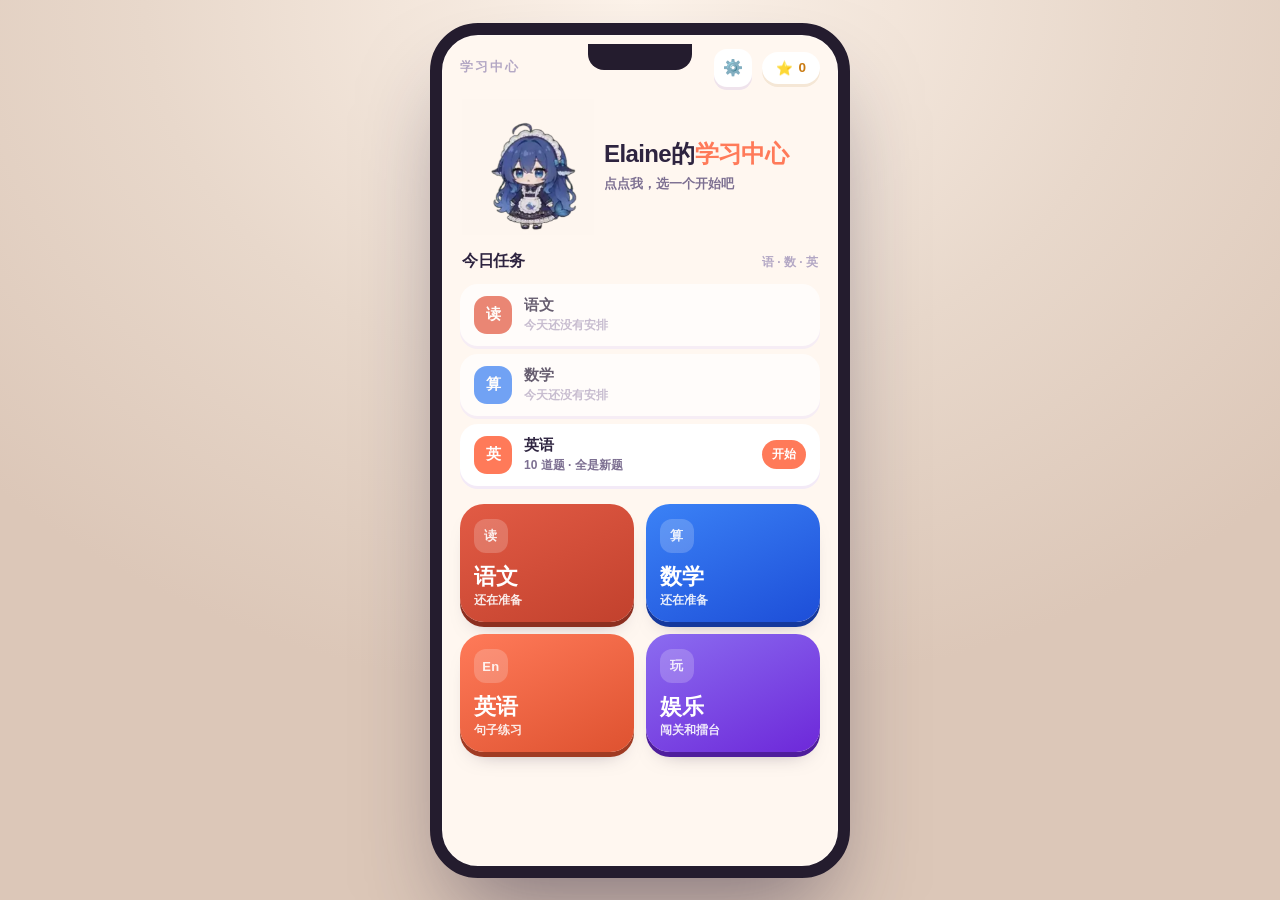
==== index.html @ 9d46d028 "首次提交 Elaine 学习中心的项目代码。 不含学习档案、API Key 和本机日志。" ====
<!DOCTYPE html>
<html lang="zh-CN">
<head>
<meta charset="UTF-8">
<meta name="viewport" content="width=device-width,initial-scale=1,viewport-fit=cover,maximum-scale=1,user-scalable=no">
<meta name="theme-color" content="#FFF7F0">
<meta name="apple-mobile-web-app-capable" content="yes">
<meta name="mobile-web-app-capable" content="yes">
<title>Elaine的学习中心</title>
<link rel="icon" href="data:image/svg+xml,%3Csvg xmlns='http://www.w3.org/2000/svg' viewBox='0 0 100 100'%3E%3Crect width='100' height='100' rx='24' fill='%23FFF7F0'/%3E%3Ccircle cx='50' cy='52' r='30' fill='%23FFBE5C'/%3E%3Ccircle cx='40' cy='48' r='5' fill='%233A2A22'/%3E%3Ccircle cx='60' cy='48' r='5' fill='%233A2A22'/%3E%3Cpath d='M42 62q8 8 16 0' stroke='%233A2A22' stroke-width='4' fill='none' stroke-linecap='round'/%3E%3C/svg%3E">
<script>
/* ------------------------------------------------------------
   设备判定：在样式表之前执行，避免「先按手机排版、再跳成 iPad」。
   命中任意一条就走 iPad 布局（<html class="ipad">）：
     · 真 iPad（iPadOS 13+ 会伪装成 MacIntel，靠触点数识别）
     · 网址带 ?ipad / #ipad，或页面名里有 ipad（index_ipad.html）
     · 任何触屏设备，且短边 ≥ 640px（安卓平板、Surface 之类）
   iPad 上还会标 .port / .land，横竖屏各用一套排版。
   ------------------------------------------------------------ */
(function () {
  var ua = navigator.userAgent;
  var hint = (location.search + location.hash + location.pathname).toLowerCase();
  var touchPad = window.matchMedia && matchMedia('(pointer:coarse)').matches
    && Math.min(screen.width, screen.height) >= 640;

  function param(k) {
    var m = new RegExp('[?&]' + k + '=([^&#]*)').exec(location.search + location.hash);
    return m ? decodeURIComponent(m[1].replace(/\+/g, ' ')) : '';
  }

  /* ----------------------------------------------------------
     直达游戏（play.html / play-ipad.html 会带这些参数跳进来）
       ?play=1        打开就进闯关，不显示首页
       ?phone=1       强制手机布局（在 iPad 上调试手机版用）
       ?ipad=1        强制平板布局（下面那段原有判定会认）
       ?free=0        按正常规则扣 100⭐；默认 0 以外的值都当练习局
       ?who=Elaine    用哪份档案，不写就用这台设备上次用的，
                      再没有就默认 Elaine
     ---------------------------------------------------------- */
  var root = document.documentElement;
  var play = param('play') && param('play') !== '0';
  var forcePhone = param('phone') === '1' || param('mobile') === '1';

  if (play) {
    var saved = '';
    try { saved = localStorage.getItem('sm_profile') || ''; } catch (e) { /* 隐私模式 */ }
    var who = (param('who') || saved || 'Elaine').trim();
    if (!saved || param('who')) {
      try { localStorage.setItem('sm_profile', who); } catch (e) { /* ignore */ }
    }
    window.__SM_PLAY = { free: param('free') !== '0', who: who };
    root.classList.add('play-boot');
  } else {
    window.__SM_PLAY = null;
  }

  var pad = /ipad/.test(ua)
    || (navigator.platform === 'MacIntel' && navigator.maxTouchPoints > 1)
    || /ipad/.test(hint)
    || !!touchPad;
  if (forcePhone) pad = false;

  if (pad) root.classList.add('ipad');

  function orient() {
    if (!pad) return;
    var land = window.innerWidth > window.innerHeight;
    root.classList.toggle('land', land);
    root.classList.toggle('port', !land);
  }
  orient();
  window.addEventListener('resize', orient);
  window.addEventListener('orientationchange', function () {
    setTimeout(orient, 120);
    setTimeout(orient, 400);   /* iOS 有时回调来得太早，再对一次 */
  });
})();
</script>
<link rel="stylesheet" href="css/app.css">
<link rel="stylesheet" href="css/arcade.css">
<link rel="stylesheet" href="arcade/keypad.css">
<link rel="stylesheet" href="arcade/tutorial.css">
<!-- iPad 样式只在宽屏加载，手机上不下载 -->
<link rel="stylesheet" href="css/ipad.css" media="(min-width:640px)">
<style>
/* 直达模式：首页先藏着，别让它闪一下才被游戏盖住 */
html.play-boot #app { visibility: hidden; }
#bootVail { display: none; }
html.play-boot #bootVail {
  display: flex; position: fixed; inset: 0; z-index: 40;
  align-items: center; justify-content: center; flex-direction: column; gap: 14px;
  background: #0a1014; color: #e8eef5;
  font: 700 16px/1.5 -apple-system, BlinkMacSystemFont, "PingFang SC", "Microsoft YaHei", sans-serif;
  letter-spacing: .06em;
}
#bootVail .bv-sword { font-size: 30px; animation: bvSwing 1.1s ease-in-out infinite; }
#bootVail .bv-sub { font-size: 12px; font-weight: 600; color: #7d93a8; letter-spacing: .12em; }
@keyframes bvSwing {
  0%, 100% { transform: rotate(-14deg) translateY(0); }
  50%      { transform: rotate(10deg) translateY(-4px); }
}
@media (prefers-reduced-motion: reduce) { #bootVail .bv-sword { animation: none; } }
</style>
</head>
<body>
<div class="phone">
  <main id="app"></main>
  <div class="toast" id="toast"></div>
  <div class="combo" id="combo"></div>
</div>
<div id="bootVail">
  <div class="bv-sword">⚔️</div>
  <div>正在进入单词闯关…</div>
  <div class="bv-sub">词表加载中</div>
</div>

<!-- 学习档案：必须在 core.js 之前同步取回，否则首屏读到的会是空数据。
     取不到（没设名字 / 服务器没开）就退回 localStorage，不影响离线使用。 -->
<script>
(function () {
  var name = '';
  try { name = localStorage.getItem('sm_profile') || ''; } catch (e) { /* 隐私模式 */ }
  window.__SM_PROFILE = name;
  window.__SM_DATA = null;
  if (!name) return;
  try {
    var x = new XMLHttpRequest();
    x.open('GET', '/api/profile?name=' + encodeURIComponent(name), false);
    x.send(null);
    var j = JSON.parse(x.responseText);
    if (!j || !j.ok) throw new Error('bad');
    window.__SM_DATA = j.data || {};
  } catch (e) {
    /* 服务器连不上就别假装有档案，老老实实用本机存储 */
    window.__SM_PROFILE = '';
    window.__SM_DATA = null;
  }
})();
</script>

<!-- 基础层 -->
<script src="js/core.js"></script>
<script src="js/voice.js"></script>
<script src="js/mascot.js"></script>
<script src="js/lexicon.js"></script>
<script src="js/quiz.js"></script>
<script src="js/memory.js"></script>

<!-- 知识模块（每个模块自带讲解 + 出题器） -->
<script src="js/modules/wh.js"></script>
<script src="js/modules/s3.js"></script>
<script src="js/modules/do.js"></script>
<script src="js/modules/yesno.js"></script>
<script src="js/modules/neg.js"></script>
<script src="js/modules/imp.js"></script>
<script src="js/modules/ans.js"></script>
<!-- 词形变化与固定搭配（按新错题补的） -->
<script src="js/modules/noun.js"></script>
<script src="js/modules/hv.js"></script>
<script src="js/modules/there.js"></script>
<script src="js/modules/vform.js"></script>
<script src="js/modules/prep.js"></script>
<script src="js/modules/pron.js"></script>
<!-- 现在进行时（卷子上出现两次：isn't sleeping / What are the elephants doing?） -->
<script src="js/modules/prog.js"></script>
<script src="js/modules/mix.js"></script>

<!-- 主程序 -->
<script src="arcade/keypad.js"></script>
<script src="arcade/tutorial.js"></script>
<script src="arcade/host.js"></script>
<script src="js/arcade.js"></script>
<script src="js/app.js"></script>
</body>
</html>
---- css/app.css ----
/* ============================================================
   app.css — 句子小魔法
   ============================================================ */
:root{
  --bg:#FFF7F0;
  --card:#FFFFFF;
  --ink:#2E2440;
  --ink2:#7C6F91;
  --ink3:#B3A7C4;
  --line:#F3EAF7;
  --orange:#FF7A59;
  --orange-d:#DE5230;
  --mint:#22C79A;
  --yellow:#FFC93C;
  --red:#FF6B81;
  --purple:#A78BFA;
}
*{box-sizing:border-box;-webkit-tap-highlight-color:transparent;}
html,body{margin:0;padding:0;height:100%;}
body{
  font-family:-apple-system,BlinkMacSystemFont,"Segoe UI","PingFang SC","Hiragino Sans GB","Microsoft YaHei",sans-serif;
  background:#EFE3D8;
  display:flex;align-items:center;justify-content:center;
  overflow:hidden;color:var(--ink);
  -webkit-font-smoothing:antialiased;
}
.phone{
  position:relative;width:100%;max-width:420px;height:100%;
  background:var(--bg);overflow:hidden;
  display:flex;flex-direction:column;
}
@media (min-width:540px){
  body{background:radial-gradient(900px 700px at 50% 0%,#FDF3EA 0%,#E8D8CB 55%,#DCC7B8 100%);}
  .phone{
    height:min(890px,95vh);border-radius:48px;
    border:12px solid #241C2E;
    box-shadow:0 50px 90px -25px rgba(46,36,64,.5), 0 0 0 1px rgba(255,255,255,.3) inset;
  }
  .phone::before{
    content:'';position:absolute;top:9px;left:50%;transform:translateX(-50%);
    width:104px;height:26px;background:#241C2E;border-radius:0 0 16px 16px;z-index:60;
  }
}
#app{flex:1;min-height:0;display:flex;flex-direction:column;overflow:hidden;position:relative;}
.screen{flex:1;min-height:0;display:flex;flex-direction:column;overflow:hidden;position:relative;}

/* ---------------- 顶栏 ---------------- */
.top{
  flex:none;display:flex;align-items:center;gap:10px;
  padding:calc(14px + env(safe-area-inset-top)) 18px 10px;
}
.brand{flex:1;font-size:12.5px;font-weight:800;color:var(--ink3);letter-spacing:2px;}
.top-title{flex:1;font-size:16px;font-weight:800;letter-spacing:-.2px;overflow:hidden;text-overflow:ellipsis;white-space:nowrap;}
.icon-btn{
  width:42px;height:42px;border-radius:15px;border:none;flex:none;
  background:#fff;display:flex;align-items:center;justify-content:center;cursor:pointer;
  box-shadow:0 3px 0 #EFE3EC, 0 6px 14px -6px rgba(46,36,64,.2);
  transition:transform .08s,box-shadow .08s;
}
.icon-btn:active{transform:translateY(3px);box-shadow:0 0 0 #EFE3EC;}
.icon-btn svg{width:20px;height:20px;stroke:var(--ink);stroke-width:2.6;fill:none;stroke-linecap:round;stroke-linejoin:round;}
.pill{
  display:flex;align-items:center;gap:5px;flex:none;
  background:#fff;border-radius:999px;padding:8px 14px;
  font-size:13.5px;font-weight:800;color:#C97B12;
  box-shadow:0 3px 0 #F5E7D6;
}
.gear{
  width:38px;height:38px;flex:none;border:none;border-radius:13px;
  background:#fff;font-size:16px;line-height:1;cursor:pointer;
  display:flex;align-items:center;justify-content:center;
  box-shadow:0 3px 0 #EFE3EC;
  transition:transform .08s,box-shadow .08s;
}
.gear:active{transform:translateY(3px);box-shadow:0 0 0 #EFE3EC;}

/* ---------------- 设置页 ---------------- */
.set-card{
  background:#fff;border-radius:20px;padding:16px 16px 14px;margin:0 0 12px;
  box-shadow:0 4px 0 #F3EAF7, 0 12px 24px -18px rgba(46,36,64,.5);
}
.set-h{font-size:14.5px;font-weight:900;letter-spacing:-.2px;margin:0 0 6px;}
.set-note{
  font-size:11.5px;line-height:1.65;color:var(--ink3);font-weight:600;margin:0 0 10px;
}
.set-note b{color:var(--ink2);}
.set-note code{
  font-family:ui-monospace,Menlo,Consolas,monospace;font-size:10.5px;
  background:#F5EFF9;padding:1px 5px;border-radius:5px;
}
.voice-list{display:grid;grid-template-columns:repeat(2,1fr);gap:8px;margin:0 0 10px;}
.voice-item{
  display:flex;flex-direction:column;align-items:flex-start;gap:1px;
  border:2px solid #F0E7F5;background:#FCFAFF;border-radius:13px;
  padding:8px 10px;font-family:inherit;cursor:pointer;text-align:left;
  transition:border-color .14s,background .14s,transform .08s;
}
.voice-item:active{transform:scale(.97);}
.voice-item b{font-size:12.5px;font-weight:900;color:var(--ink);}
.voice-item span{font-size:10px;font-weight:700;color:var(--ink3);}
.voice-item.on{border-color:var(--orange);background:#FFF4EF;}
.voice-item.on b{color:var(--orange);}
.voice-hd{
  grid-column:1 / -1;
  font-size:11px;font-weight:900;color:var(--ink3);
  margin:2px 0 -2px;padding-left:2px;
}
.voice-hd:first-child{margin-top:0;}
.set-input{
  width:100%;box-sizing:border-box;border:2px solid #F0E7F5;border-radius:13px;
  background:#FCFAFF;padding:11px 13px;font-family:inherit;font-size:13px;
  color:var(--ink);font-weight:700;outline:none;margin:0 0 9px;
}
.set-input:focus{border-color:var(--orange);background:#fff;}
.set-input::placeholder{color:#C6BBD0;font-weight:600;}
.set-row{display:flex;gap:8px;margin:0 0 9px;}
/* 开关行：答题时要不要自动说话 */
.set-line{
  display:flex;align-items:center;justify-content:space-between;gap:10px;
  margin:2px 0 10px;padding:10px 0;
  border-top:1.5px dashed #F0E7F5;border-bottom:1.5px dashed #F0E7F5;
  font-size:12.5px;font-weight:800;color:var(--ink2);
}
.sw{
  width:46px;height:27px;flex:none;border:none;border-radius:99px;padding:0;
  background:#E4DCEF;position:relative;cursor:pointer;
  transition:background .2s;
}
.sw i{
  position:absolute;top:3px;left:3px;width:21px;height:21px;border-radius:50%;
  background:#fff;box-shadow:0 1px 3px rgba(46,36,64,.25);
  transition:transform .2s cubic-bezier(.3,1.4,.5,1);
}
.sw.on{background:#22C79A;}
.sw.on i{transform:translateX(19px);}
.set-btn{
  flex:1;border:none;border-radius:13px;padding:11px 12px;cursor:pointer;
  font-family:inherit;font-size:12.5px;font-weight:900;color:#fff;
  background:linear-gradient(180deg,#FF9A72,#FF7A59);
  box-shadow:0 3px 0 #E2603F;
  transition:transform .08s,box-shadow .08s;
}
.set-btn:active{transform:translateY(3px);box-shadow:0 0 0 #E2603F;}
.set-btn.ghost{
  background:#FBF7FE;color:var(--ink2);
  box-shadow:0 3px 0 #E7DAF1;
}
.set-btn.ghost:active{box-shadow:0 0 0 #E7DAF1;}
.set-btn.wide{width:100%;margin:0;}
#keyState{margin:0;}

/* 薄弱题型排行：哪类题老出错，下次就多出哪类 */
.weak-list{margin:2px 0 8px;}
.weak-item{
  display:flex;align-items:center;gap:8px;padding:7px 0;
  border-bottom:1.5px dashed #F5EDF9;
}
.weak-item:last-child{border-bottom:none;}
.wi-ico{font-size:14px;flex:none;width:19px;text-align:center;}
.wi-name{
  flex:1;min-width:0;font-size:12.5px;font-weight:800;color:var(--ink);
  white-space:nowrap;overflow:hidden;text-overflow:ellipsis;
}
.wi-bar{flex:none;width:50px;height:6px;border-radius:99px;background:#F2EAF7;overflow:hidden;}
.wi-bar i{display:block;height:100%;border-radius:99px;transition:width .45s cubic-bezier(.2,1,.3,1);}
.wi-rate{flex:none;width:34px;text-align:right;font-size:11.5px;font-weight:900;}
.weak-empty{font-size:11.5px;font-weight:700;color:var(--ink3);line-height:1.6;padding:2px 0 10px;}
.bad-n{font-size:12.5px;font-weight:900;color:var(--ink3);}
.bad-n.has{color:var(--mint);}
/* 危险操作的二次确认态 */
.set-btn.warn{
  background:linear-gradient(180deg,#FF8FA0,#FF6B81);
  box-shadow:0 3px 0 #D9506A;color:#fff;
}
.set-btn.warn:active{box-shadow:0 0 0 #D9506A;}

/* ---------------- 滚动 ---------------- */
.scroll{flex:1;min-height:0;overflow-y:auto;overflow-x:hidden;padding:0 18px 30px;-webkit-overflow-scrolling:touch;}
.scroll::-webkit-scrollbar{width:0;}

/* ---------------- 首页 hero ---------------- */
.hero{display:flex;align-items:center;gap:4px;padding:2px 0 16px;}
.hero-m{width:136px;height:136px;flex:none;position:relative;display:flex;align-items:flex-end;justify-content:center;}
.hero-m .mascot{width:100%;height:100%;}
.hero-txt{flex:1;min-width:0;padding-left:4px;}
.hero-txt h1{margin:0 0 6px;font-size:24px;font-weight:900;letter-spacing:-.6px;line-height:1.2;}
.hero-txt h1 em{font-style:normal;color:var(--orange);}
.hero-txt p{margin:0;font-size:12.5px;color:var(--ink2);font-weight:600;line-height:1.5;}
.hero-txt p.pop{animation:heroPop .42s cubic-bezier(.2,1.2,.4,1);color:var(--orange);}
@keyframes heroPop{from{opacity:.2;transform:translateY(5px);}to{opacity:1;transform:none;}}

/* ---------------- 记忆进度 ---------------- */
.membar{
  display:flex;background:#fff;border-radius:18px;padding:11px 6px;
  margin-bottom:12px;box-shadow:0 3px 0 #F3EAF7, 0 10px 20px -16px rgba(46,36,64,.5);
}
.membar>div{flex:1;text-align:center;position:relative;}
.membar>div+div::before{
  content:'';position:absolute;left:0;top:2px;bottom:2px;width:1.5px;background:#F6EEFA;
}
.membar b{display:block;font-size:19px;font-weight:900;line-height:1.15;color:var(--ink);}
.membar span{font-size:10.5px;font-weight:700;color:var(--ink3);}
.membar .hi b{color:var(--orange);}
.membar .hi span{color:var(--orange);}
.membar.empty{
  display:block;text-align:center;font-size:11.5px;font-weight:700;
  color:var(--ink3);padding:13px 12px;letter-spacing:.2px;
}

/* ---------------- 今日任务 ---------------- */
.task{
  position:relative;overflow:hidden;
  border-radius:24px;padding:16px;margin-bottom:11px;
  background:linear-gradient(150deg,#FFC85C 0%,#FF9A5C 55%,#FF7A59 100%);
  box-shadow:0 5px 0 #E0603A, 0 16px 28px -14px rgba(224,96,58,.75);
  display:flex;align-items:center;gap:12px;
  cursor:pointer;border:none;width:100%;text-align:left;font-family:inherit;
  transition:transform .09s,box-shadow .09s;
}
.task:active{transform:translateY(5px);box-shadow:0 1px 0 #E0603A;}
.task::after{
  content:'';position:absolute;right:-34px;top:-46px;width:140px;height:140px;
  background:rgba(255,255,255,.15);border-radius:50%;
}
.task-txt{flex:1;min-width:0;color:#fff;text-shadow:0 1px 2px rgba(0,0,0,.12);}
.task-txt .k{font-size:11px;font-weight:800;opacity:.9;letter-spacing:2px;}
.task-txt .v{font-size:19px;font-weight:900;margin:2px 0 3px;letter-spacing:-.3px;}
.task-txt .d{font-size:12px;font-weight:700;opacity:.95;}
.task-go{
  flex:none;width:42px;height:42px;border-radius:50%;
  background:rgba(255,255,255,.95);display:flex;align-items:center;justify-content:center;
  box-shadow:0 3px 8px rgba(150,60,30,.25);
}
.task-go svg{width:18px;height:18px;stroke:#FF6B45;stroke-width:3;fill:none;stroke-linecap:round;stroke-linejoin:round;}

/* ---------------- 一键生成 50 题 ---------------- */
.gen{
  display:flex;align-items:center;gap:12px;width:100%;
  background:linear-gradient(150deg,#BCA6FF,#8B6CF0);
  border:none;border-radius:22px;padding:13px 16px;margin-bottom:20px;
  box-shadow:0 5px 0 #6A4BC4, 0 14px 24px -14px rgba(106,75,196,.85);
  color:#fff;font-family:inherit;cursor:pointer;text-align:left;
  transition:transform .09s,box-shadow .09s;
}
.gen:active{transform:translateY(5px);box-shadow:0 1px 0 #6A4BC4;}
.gen-ico{
  width:40px;height:40px;border-radius:13px;background:rgba(255,255,255,.22);
  display:flex;align-items:center;justify-content:center;font-size:20px;flex:none;
}
.gen-txt{flex:1;min-width:0;text-shadow:0 1px 2px rgba(0,0,0,.12);}
.gen-txt b{display:block;font-size:16px;font-weight:900;letter-spacing:-.2px;}
.gen-txt span{font-size:11.5px;font-weight:600;opacity:.9;}
/* 错题本：紫色的 50 题下面再用紫色就分不出来了，换成暖一点的红橘 */
.gen.fix{
  background:linear-gradient(150deg,#FF9E7A,#FF6F52);
  box-shadow:0 5px 0 #D24C31, 0 14px 24px -14px rgba(210,76,49,.85);
}
.gen.fix:active{box-shadow:0 1px 0 #D24C31;}
.gen.fix .gen-txt b{font-size:14.5px;}

/* ---------------- 知识地图 ---------------- */
.sec{display:flex;align-items:baseline;justify-content:space-between;margin:0 2px 12px;}
.sec span{font-size:16px;font-weight:900;letter-spacing:-.3px;}
.sec small{font-size:12px;color:var(--ink3);font-weight:600;}

.grid{display:grid;grid-template-columns:1fr 1fr;gap:12px;}
.mod{
  position:relative;border:none;cursor:pointer;text-align:left;overflow:hidden;
  border-radius:22px;padding:14px 13px 12px;font-family:inherit;color:#fff;
  background:linear-gradient(160deg,var(--c1),var(--c2));
  box-shadow:0 5px 0 var(--cd), 0 12px 22px -12px var(--cd);
  transition:transform .09s,box-shadow .09s;
  text-shadow:0 1px 2px rgba(0,0,0,.13);
}
.mod:active{transform:translateY(4px);box-shadow:0 1px 0 var(--cd);}
.mod::after{
  content:'';position:absolute;right:-24px;bottom:-30px;width:90px;height:90px;
  background:rgba(255,255,255,.13);border-radius:50%;
}
.mod-ico{
  width:40px;height:40px;border-radius:14px;display:flex;align-items:center;justify-content:center;
  font-size:20px;background:rgba(255,255,255,.26);margin-bottom:9px;
  box-shadow:0 2px 0 rgba(0,0,0,.08) inset;
}
.mod-name{font-size:15px;font-weight:900;letter-spacing:-.2px;line-height:1.25;}
.mod-sub{font-size:10.5px;font-weight:600;opacity:.85;margin-top:3px;height:14px;overflow:hidden;white-space:nowrap;text-overflow:ellipsis;}
.mod-bar{height:6px;border-radius:99px;background:rgba(0,0,0,.13);overflow:hidden;margin-top:10px;position:relative;z-index:1;}
.mod-bar i{display:block;height:100%;border-radius:99px;background:#fff;transition:width .5s cubic-bezier(.3,1,.4,1);}
.mod-num{font-size:10px;font-weight:800;opacity:.9;margin-top:5px;position:relative;z-index:1;}
.mod-num.inf{margin-top:12px;opacity:.95;letter-spacing:.2px;}

/* ---------------- 讲解页 ---------------- */
.lsn-head{padding:4px 2px 16px;}
.lsn-head .tag{
  display:inline-block;font-size:11px;font-weight:800;padding:5px 11px;border-radius:9px;
  background:var(--c1);color:#fff;margin-bottom:10px;letter-spacing:.3px;
}
.lsn-head h2{margin:0 0 5px;font-size:23px;font-weight:900;letter-spacing:-.5px;}
.lsn-head p{margin:0;font-size:13px;color:var(--ink2);font-weight:500;}

.lcard{
  background:#fff;border-radius:20px;padding:16px 15px;margin-bottom:11px;
  box-shadow:0 3px 0 #F3EAF7, 0 10px 22px -16px rgba(46,36,64,.5);
  border-top:4px solid var(--c1);
}
.lcard h3{margin:0 0 7px;font-size:15px;font-weight:900;letter-spacing:-.2px;}
.lcard p{margin:0 0 10px;font-size:12.8px;line-height:1.7;color:var(--ink2);font-weight:500;}
.eg{background:#FBF7FE;border-radius:12px;padding:9px 11px;margin-top:7px;}
.eg .en{font-size:13.5px;font-weight:700;color:var(--ink);line-height:1.55;word-break:break-word;}
.eg .cn{font-size:11.5px;color:var(--ink3);margin-top:3px;line-height:1.5;font-weight:500;}
.eg.read{cursor:pointer;transition:background .15s,box-shadow .15s;}
.eg.read:active{background:#F3EAFB;}
.eg.speaking{background:#FFF1EA;box-shadow:0 0 0 2px rgba(255,122,89,.28) inset;}
.eg-spk{font-size:11px;margin-left:6px;opacity:.5;vertical-align:1px;}
.eg.read:active .eg-spk,.eg.speaking .eg-spk{opacity:1;}

/* ---------------- 底部按钮 ---------------- */
.foot{
  flex:none;padding:10px 18px calc(16px + env(safe-area-inset-bottom));
  background:linear-gradient(to top,var(--bg) 60%,rgba(255,247,240,0));
}
.foot-tip{text-align:center;font-size:11.5px;color:var(--ink3);font-weight:600;margin-top:9px;}
.btn{
  width:100%;height:56px;border:none;border-radius:20px;cursor:pointer;
  font-family:inherit;font-size:17px;font-weight:900;color:#fff;letter-spacing:.6px;
  background:linear-gradient(180deg,#FF8F6B,#FF6B45);
  box-shadow:0 5px 0 #D9502F, 0 14px 24px -10px rgba(255,107,69,.75);
  transition:transform .08s,box-shadow .08s;
}
.btn:active{transform:translateY(4px);box-shadow:0 1px 0 #D9502F,0 4px 10px -6px rgba(255,107,69,.5);}
.btn.ok{background:linear-gradient(180deg,#3FE0B0,#22C79A);box-shadow:0 5px 0 #12A87E,0 14px 24px -10px rgba(34,199,154,.7);}
.btn.ok:active{box-shadow:0 1px 0 #12A87E;}
.btn.ghost{background:#fff;color:var(--ink2);box-shadow:0 4px 0 #EFE3EC,0 10px 18px -12px rgba(46,36,64,.4);}
.btn.ghost:active{box-shadow:0 1px 0 #EFE3EC;}
.btn-row{display:flex;gap:10px;}
.btn-row .btn{flex:1;}

/* ---------------- 进度 ---------------- */
.dots{flex:1;display:flex;align-items:center;justify-content:center;gap:5px;padding:0 4px;flex-wrap:wrap;}
.dots i{width:8px;height:8px;border-radius:50%;background:#F0E4EC;flex:none;transition:background .3s,width .3s;}
.dots i.done{background:var(--c1);}
.dots i.now{background:var(--c1);width:22px;border-radius:99px;}
.pbar-wrap{flex:1;display:flex;align-items:center;gap:9px;padding:0 4px;}
.pbar{flex:1;height:8px;border-radius:99px;background:#F0E4EC;overflow:hidden;}
.pbar i{display:block;height:100%;border-radius:99px;background:var(--c1);transition:width .3s;}
.pbar-num{font-size:11px;font-weight:800;color:var(--ink3);flex:none;}

/* ---------------- 练习页 ---------------- */
.qbody{flex:1;min-height:0;overflow-y:auto;padding:8px 18px 12px;-webkit-overflow-scrolling:touch;display:flex;flex-direction:column;position:relative;}
.qbody::before{
  content:'';position:absolute;inset:0;z-index:0;pointer-events:none;
  background-image:radial-gradient(circle, rgba(255,122,89,.09) 1.4px, transparent 1.4px);
  background-size:24px 24px;
}
.qbody > *{position:relative;z-index:1;}
.qbody::-webkit-scrollbar{width:0;}

.qcard{
  background:#fff;border-radius:22px;padding:18px 16px;
  box-shadow:0 4px 0 #F3EAF7, 0 14px 26px -18px rgba(46,36,64,.55);
  animation:slideUp .3s cubic-bezier(.2,.9,.3,1);
}
@keyframes slideUp{from{opacity:0;transform:translateY(14px);}to{opacity:1;transform:none;}}
.qhead{display:flex;align-items:center;justify-content:space-between;gap:9px;margin-bottom:11px;}
.qinst{
  display:inline-block;font-size:11px;font-weight:800;letter-spacing:.3px;
  padding:5px 10px;border-radius:8px;background:var(--c1);color:#fff;
}
.spk{
  flex:none;width:34px;height:34px;border:none;border-radius:12px;cursor:pointer;
  background:#FBF3FF;font-size:15px;line-height:1;
  display:flex;align-items:center;justify-content:center;
  box-shadow:0 3px 0 #EFE1F8;transition:transform .08s,box-shadow .08s,background .15s;
}
.spk:active{transform:translateY(3px);box-shadow:none;}
.spk.on{background:#FFEDE6;box-shadow:0 0 0 3px rgba(255,122,89,.2);}
/* 小鲸还在合成这句话：转个小圈，别让孩子以为没反应 */
.spk.wait{color:transparent;position:relative;background:#FFF1EA;box-shadow:0 0 0 3px rgba(255,122,89,.22);}
.spk.wait::after{
  content:'';position:absolute;width:15px;height:15px;border-radius:50%;
  border:2px solid rgba(255,122,89,.25);border-top-color:#FF7A59;
  animation:spkSpin .7s linear infinite;
}
@keyframes spkSpin{to{transform:rotate(360deg);}}
.qtext{font-size:20px;line-height:1.6;font-weight:700;color:var(--ink);word-break:break-word;letter-spacing:-.2px;}
.blk{
  display:inline-block;width:48px;height:1.05em;
  border-bottom:3px solid var(--c1,currentColor);opacity:.75;
  vertical-align:-4px;margin:0 3px;border-radius:2px;
}

/* 选项 */
.opts{display:flex;flex-direction:column;gap:10px;margin-top:14px;}
.opt{
  display:flex;align-items:center;gap:12px;width:100%;text-align:left;cursor:pointer;
  background:#fff;border:none;border-radius:18px;
  padding:14px 15px;font-family:inherit;font-size:16px;font-weight:700;color:var(--ink);
  box-shadow:0 4px 0 #F0E6F5, 0 8px 16px -12px rgba(46,36,64,.5);
  transition:transform .09s,box-shadow .09s,background .15s;
}
.opt:active{transform:translateY(4px);box-shadow:0 0 0 #F0E6F5;}
.opt .k{
  width:26px;height:26px;border-radius:9px;background:#F6EFFA;color:var(--ink3);
  font-size:12px;font-weight:900;display:flex;align-items:center;justify-content:center;flex:none;
  transition:background .15s,color .15s;
}
.opt.right{background:#E8FBF4;box-shadow:0 4px 0 #B7EFDD;}
.opt.right .k{background:var(--mint);color:#fff;}
.opt.wrong{background:#FFEFF2;box-shadow:0 4px 0 #FFC9D2;}
.opt.wrong .k{background:var(--red);color:#fff;}
.opt.dim{opacity:.55;}
.opt.shake{animation:shake .4s;}
@keyframes shake{
  0%,100%{transform:translateX(0);}
  20%{transform:translateX(-7px);}40%{transform:translateX(7px);}
  60%{transform:translateX(-4px);}80%{transform:translateX(4px);}
}

/* 输入 */
.answrap{margin-top:14px;}
.ansinput{
  width:100%;border:none;border-radius:18px;
  padding:16px;font-size:17px;font-family:inherit;font-weight:700;color:var(--ink);
  outline:none;background:#fff;
  box-shadow:0 4px 0 #F0E6F5, 0 8px 16px -12px rgba(46,36,64,.5);
  transition:box-shadow .15s;
}
.ansinput:focus{box-shadow:0 4px 0 var(--c1), 0 0 0 4px rgba(76,141,255,.13);}
.ansinput:disabled{color:var(--ink);-webkit-text-fill-color:var(--ink);opacity:1;background:#FAF6FD;}
.ansinput::placeholder{color:var(--ink3);font-weight:500;font-size:14px;}
.ansinput.shake{animation:shake .4s;}
.hintline{margin-top:11px;display:flex;align-items:center;gap:9px;min-height:24px;}
.hintbtn{
  border:none;background:#FBF3FF;color:var(--purple);font-family:inherit;
  font-size:12.5px;font-weight:800;padding:8px 14px;border-radius:11px;cursor:pointer;
  box-shadow:0 3px 0 #EFE1F8;
}
.hintbtn:active{transform:translateY(3px);box-shadow:none;}
.hinttxt{font-size:12px;color:var(--orange);font-weight:700;}

/* 词块 */
.slot{
  margin-top:14px;min-height:66px;border-radius:18px;
  padding:12px;display:flex;flex-wrap:wrap;gap:8px;align-content:flex-start;
  background:#FBF5FE;box-shadow:0 0 0 3px #F3EAF7 inset;
}
.slot .ph{font-size:12.5px;color:var(--ink3);padding:8px 4px;font-weight:600;}
.bank{display:flex;flex-wrap:wrap;gap:9px;margin-top:14px;min-height:44px;}
.tok{
  border:none;background:#fff;border-radius:14px;
  padding:11px 15px;font-family:inherit;font-size:15.5px;font-weight:800;color:var(--ink);
  cursor:pointer;box-shadow:0 4px 0 #F0E6F5, 0 8px 14px -10px rgba(46,36,64,.4);
  transition:transform .09s,box-shadow .09s,background .15s;
}
.tok:active{transform:translateY(4px);box-shadow:0 0 0 #F0E6F5;}
.tok.on{background:var(--c1);color:#fff;box-shadow:0 4px 0 var(--cd);}
/* 句号 / 问号块：窄一点、字大一点，一眼能认出是标点不是单词 */
.tok.punc{
  padding:11px 13px;min-width:46px;
  font-size:21px;line-height:1;color:var(--ink);
  display:inline-flex;align-items:center;justify-content:center;
}
.tok.punc.on{color:#fff;}

/* ---------------- 题面下方的小鲸 ---------------- */
.buddy{
  flex:1;min-height:120px;position:relative;
  display:flex;flex-direction:column;align-items:center;justify-content:center;
  gap:8px;padding:10px 0 6px;
}
.buddy-m{width:122px;height:122px;flex:none;position:relative;}
.buddy-say{
  font-size:12px;font-weight:800;color:var(--ink2);
  background:#fff;border-radius:99px;padding:7px 15px;
  box-shadow:0 3px 0 #F3EAF7, 0 8px 16px -12px rgba(46,36,64,.45);
  max-width:100%;white-space:nowrap;overflow:hidden;text-overflow:ellipsis;
  animation:sayIn .42s cubic-bezier(.2,1.2,.4,1) both;
}
@keyframes sayIn{from{opacity:0;transform:translateY(6px) scale(.94);}to{opacity:1;transform:none;}}

/* 小抄 */
.cheat{margin-top:auto;padding-top:18px;flex:none;}.cheat-in{
  background:#FBF3FF;border-radius:16px;padding:12px 14px;
  font-size:12px;line-height:1.65;color:var(--ink2);font-weight:500;
}
.cheat-in b{color:var(--c1);font-weight:800;display:block;margin-bottom:3px;font-size:11.5px;letter-spacing:.2px;}

/* ---------------- 反馈弹层 ---------------- */
.sheet{
  position:absolute;left:0;right:0;bottom:0;z-index:50;
  background:#fff;border-radius:30px 30px 0 0;
  padding:20px 20px calc(20px + env(safe-area-inset-bottom));
  box-shadow:0 -10px 44px rgba(46,36,64,.2);
  transform:translateY(115%);
  transition:transform .36s cubic-bezier(.2,.95,.3,1.02);
}
.sheet.show{transform:none;}
.sheet-grip{width:42px;height:5px;border-radius:99px;background:#EDE3F3;margin:0 auto 14px;}
.sheet-head{display:flex;align-items:center;gap:11px;margin-bottom:10px;}
.sheet-m{width:78px;height:78px;flex:none;}
.sheet-t{flex:1;min-width:0;}
.sheet-t b{display:block;font-size:18px;font-weight:900;letter-spacing:-.3px;}
.sheet-t span{font-size:12.5px;font-weight:700;color:var(--ink3);}
.sheet-t span.up{color:var(--mint);}
.sheet-body{
  background:#FAF6FD;border-radius:15px;padding:12px 13px;margin-bottom:14px;
  font-size:13px;line-height:1.7;color:var(--ink2);font-weight:500;
  max-height:42vh;overflow-y:auto;-webkit-overflow-scrolling:touch;
}
.sheet-body::-webkit-scrollbar{width:0;}
.sheet-body .ans{
  font-size:15px;font-weight:800;color:var(--ink);line-height:1.5;
  padding-bottom:9px;margin-bottom:9px;border-bottom:1.5px dashed #EADDF2;
}
.sheet-body .ans em{font-style:normal;font-size:10.5px;font-weight:800;color:var(--ink3);display:block;margin-bottom:3px;letter-spacing:.4px;}
/* 她写的是什么 —— 让她一眼看到自己和正确答案差在哪 */
.sheet-body .mine{
  font-size:13px;font-weight:800;color:var(--red);line-height:1.5;
  padding-bottom:9px;margin:-2px 0 9px;border-bottom:1.5px dashed #EADDF2;
  text-decoration:line-through;text-decoration-color:rgba(242,96,124,.45);
}
.sheet-body .mine em{
  font-style:normal;font-size:10.5px;font-weight:800;color:var(--ink3);
  display:block;margin-bottom:3px;letter-spacing:.4px;text-decoration:none;
}
/* 小鲸说的话 */
.sheet-body .say{
  display:flex;gap:8px;align-items:flex-start;
  background:#F1F7FF;border-left:3px solid #5B8DEF;border-radius:0 12px 12px 0;
  padding:9px 11px;font-size:13px;line-height:1.65;font-weight:800;color:var(--ink);
}
.sheet-body .say i{font-style:normal;font-size:14px;line-height:1.5;flex:none;}
.sheet-body .say.ai{background:#EEFBF6;border-left-color:#22C79A;}
.sheet-body .tip{
  margin-top:9px;padding-top:9px;border-top:1.5px dashed #EADDF2;
  font-size:12px;line-height:1.7;font-weight:600;color:var(--ink2);
}
/* 让小鲸细讲 */
.sheet-ask{
  display:block;width:100%;margin:-2px 0 10px;
  border:none;border-radius:13px;padding:11px;cursor:pointer;
  font-family:inherit;font-size:13px;font-weight:900;color:#fff;
  background:linear-gradient(180deg,#7FB6FF,#5B8DEF);
  box-shadow:0 3px 0 #3F6FCC;
  transition:transform .08s,box-shadow .08s;
}
.sheet-ask:active{transform:translateY(2px);box-shadow:0 1px 0 #3F6FCC;}
.sheet-ask:disabled{background:#D9D2E4;box-shadow:0 2px 0 #C4BBD2;cursor:default;}
.sheet-ask.done{background:linear-gradient(180deg,#5FE3B8,#22C79A);box-shadow:0 3px 0 #159C79;}
.sheet-ask.done:active{box-shadow:0 1px 0 #159C79;}

/* 「这题出得不对」—— 灰色小按钮，别跟主按钮抢戏 */
.sheet-flag{
  display:block;width:100%;margin:0 0 10px;
  border:none;border-radius:12px;padding:9px;cursor:pointer;
  font-family:inherit;font-size:12px;font-weight:800;color:var(--ink3);
  background:#F6F1FA;box-shadow:0 2px 0 #EBE2F2;
  transition:transform .08s,box-shadow .08s,color .15s,background .15s;
}
.sheet-flag:active{transform:translateY(2px);box-shadow:none;}
.sheet-flag.done{
  color:var(--mint);background:#EDFBF5;box-shadow:0 2px 0 #D3F2E6;cursor:default;
}
.sheet-flag.done:active{transform:none;box-shadow:0 2px 0 #D3F2E6;}

/* 「两种写法都成立」—— 小鲸气泡换个暖黄配色，跟答对/答错都区分开 */
.sheet-body .say.alt{background:#FFFBEC;border-left-color:var(--yellow);}

/* 复核中：小鲸正在核对这句话算不算对 */
.judge-wait{
  display:flex;align-items:center;gap:9px;
  margin-top:12px;padding:10px 13px;border-radius:13px;
  background:#F1F7FF;box-shadow:0 0 0 2px #E3EEFF inset;
  font-size:12.5px;font-weight:800;color:#3F6FCC;
  animation:sayIn .3s ease both;
}
.judge-wait i{
  width:14px;height:14px;flex:none;border-radius:50%;
  border:2.5px solid #CBDEFF;border-top-color:#5B8DEF;
  animation:jwSpin .72s linear infinite;
}
@keyframes jwSpin{to{transform:rotate(360deg);}}

/* 记忆条：这道题下次什么时候再来 */
.mem-strip{
  display:flex;align-items:center;justify-content:space-between;gap:8px;
  margin-top:10px;padding-top:9px;border-top:1.5px dashed #EADDF2;
  font-size:11.5px;font-weight:800;color:var(--ink3);
}
.mem-strip i{font-style:normal;letter-spacing:1.5px;color:var(--c1,#A78BFA);font-size:11px;}
.mem-strip.done{color:var(--mint);justify-content:center;font-size:12.5px;}

/* ---------------- 结果页 ---------------- */
.res{flex:1;min-height:0;display:flex;flex-direction:column;align-items:center;padding:20px 22px 8px;overflow-y:auto;}
.res::-webkit-scrollbar{width:0;}
.res-m{width:150px;height:150px;flex:none;position:relative;}
/* 结果页小鲸在屏幕最上方，气泡只能往下放 */
.res-m .m-bubble{bottom:auto;top:calc(100% + 6px);transform:translate(-50%,-8px) scale(.92);}
.res-m .m-bubble.show{transform:translate(-50%,0) scale(1);}
.res-m .m-bubble::after{
  top:auto;bottom:100%;
  border-top-color:transparent;border-bottom-color:#fff;
}
.res h2{margin:8px 0 4px;font-size:24px;font-weight:900;letter-spacing:-.4px;text-align:center;}
.res .sub{font-size:13px;color:var(--ink2);font-weight:600;margin:0 0 20px;text-align:center;}
.res-stats{display:flex;gap:10px;width:100%;margin-bottom:16px;}
.stat{flex:1;background:#fff;border-radius:18px;padding:14px 6px;text-align:center;box-shadow:0 4px 0 #F3EAF7;}
.stat b{display:block;font-size:22px;font-weight:900;line-height:1.15;}
.stat span{font-size:10.5px;color:var(--ink3);font-weight:700;}
.res-wrong{width:100%;}
.rw-title{font-size:12.5px;font-weight:800;color:var(--ink3);margin:6px 2px 9px;}
.rw{background:#fff;border-radius:14px;padding:11px 13px;margin-bottom:8px;box-shadow:0 3px 0 #F3EAF7;border-left:4px solid var(--red);}
.rw .a{font-size:12.5px;font-weight:600;color:var(--ink2);line-height:1.5;}
.rw .b{font-size:12.5px;font-weight:800;color:var(--mint);margin-top:4px;line-height:1.5;}
.rw-ask{
  margin-top:8px;border:none;border-radius:10px;padding:7px 12px;cursor:pointer;
  font-family:inherit;font-size:11.5px;font-weight:900;color:#fff;
  background:linear-gradient(180deg,#7FB6FF,#5B8DEF);
  box-shadow:0 2px 0 #3F6FCC;
  transition:transform .08s,box-shadow .08s;
}
.rw-ask:active{transform:translateY(2px);box-shadow:0 0 0 #3F6FCC;}
.rw-ask:disabled{background:#D9D2E4;box-shadow:0 2px 0 #C4BBD2;cursor:default;}
.rw-ai:empty{display:none;}
.rw-ai{margin-top:8px;}
.rw-ai-txt{
  display:block;background:#F2F7FF;border-left:3px solid #5B8DEF;
  border-radius:0 10px 10px 0;padding:8px 11px;
  font-size:12px;line-height:1.65;font-weight:600;color:var(--ink2);
}
.rw-ai-err{
  display:block;font-size:11.5px;font-weight:700;color:var(--red);
  background:#FFF0F2;border-radius:9px;padding:7px 10px;
}
.rw-when{
  display:inline-block;margin-left:8px;font-size:10px;font-weight:800;
  color:var(--orange);background:#FFF1EA;border-radius:7px;padding:2px 7px;
  vertical-align:1px;
}

/* 结果页的记忆进度 */
.res-mem{
  width:100%;display:flex;align-items:center;justify-content:space-between;gap:6px;
  background:#fff;border-radius:15px;padding:11px 13px;margin-bottom:14px;
  box-shadow:0 3px 0 #F3EAF7;
}
.res-mem span{font-size:11px;font-weight:800;color:var(--ink3);letter-spacing:.3px;}
.res-mem b{font-size:11.5px;font-weight:800;color:var(--ink2);}
.res-mem b.hot{color:var(--orange);}
/* 「这一轮清掉了 N 道」——绿色的 ↓N，让孩子看见账在往下走 */
.res-mem .res-cut{
  font-style:normal;font-size:10.5px;font-weight:900;color:#22C79A;
  margin-left:3px;letter-spacing:0;
}

/* ---------------- 复盘页（错题逐条讲清楚） ----------------
   设计上刻意和成绩单不一样：没有大数字，先一句「你错在哪」，
   再一条条摊开「你写的 → 正确的 → 为什么」。孩子滑不过去，
   因为主按钮是「一道道做对」，回首页只是旁边那个小按钮。
*/
.rv{flex:1;min-height:0;display:flex;flex-direction:column;padding:16px 20px 8px;overflow-y:auto;}
.rv::-webkit-scrollbar{width:0;}
.rv-m{width:118px;height:118px;flex:none;align-self:center;position:relative;}
.rv-m .m-bubble{bottom:auto;top:calc(100% + 6px);transform:translate(-50%,-8px) scale(.92);}
.rv-m .m-bubble.show{transform:translate(-50%,0) scale(1);}
.rv-m .m-bubble::after{
  top:auto;bottom:100%;
  border-top-color:transparent;border-bottom-color:#fff;
}
.rv h2{margin:6px 0 4px;font-size:21px;font-weight:900;letter-spacing:-.3px;text-align:center;line-height:1.35;}
.rv-sub{font-size:12.5px;color:var(--ink2);font-weight:600;margin:0 0 14px;text-align:center;line-height:1.6;}

.rv-stats{display:flex;gap:8px;width:100%;margin-bottom:12px;}
.rv-stats>div{flex:1;background:#fff;border-radius:15px;padding:10px 4px;text-align:center;box-shadow:0 3px 0 #F3EAF7;}
.rv-stats b{display:block;font-size:19px;font-weight:900;line-height:1.15;}
.rv-stats span{font-size:10px;color:var(--ink3);font-weight:700;}

/* 知识点分组：一行一张，先告诉孩子「是哪一类不会」 */
.rv-groups{width:100%;display:flex;flex-direction:column;gap:7px;margin-bottom:14px;}
.rv-group{
  display:flex;align-items:center;gap:9px;background:#fff;border-radius:14px;
  padding:10px 12px;box-shadow:0 3px 0 #F3EAF7;border-left:4px solid var(--orange);
}
.rg-ico{font-size:17px;flex:none;}
.rg-txt{flex:1;min-width:0;}
.rg-txt b{display:block;font-size:12.8px;font-weight:900;color:var(--ink);}
.rg-txt i{display:block;font-style:normal;font-size:10.5px;color:var(--ink3);font-weight:600;margin-top:1px;
  white-space:nowrap;overflow:hidden;text-overflow:ellipsis;}
.rg-n{flex:none;font-size:11px;font-weight:900;color:var(--orange);background:#FFF1EA;border-radius:8px;padding:3px 8px;}

/* 逐题卡 */
.rv-list{width:100%;display:flex;flex-direction:column;gap:9px;margin-bottom:14px;}
.rv-item{background:#fff;border-radius:16px;padding:12px 13px;box-shadow:0 3px 0 #F3EAF7;}
.rv-q{font-size:13px;font-weight:700;color:var(--ink);line-height:1.55;word-break:break-word;}
.rv-no{
  display:inline-flex;align-items:center;justify-content:center;
  width:17px;height:17px;border-radius:6px;margin-right:6px;
  background:#F1EAF7;color:var(--ink3);font-size:10.5px;font-weight:900;
  vertical-align:1px;
}
.rv-line{display:flex;gap:8px;align-items:flex-start;margin-top:7px;font-size:12.5px;line-height:1.5;font-weight:700;}
.rv-line i{flex:none;font-style:normal;font-size:10px;font-weight:900;border-radius:6px;padding:2px 6px;margin-top:1px;}
.rv-line span{flex:1;min-width:0;word-break:break-word;}
.rv-line.bad i{background:#FFECEF;color:#E8455F;}
.rv-line.bad span{color:#D8394F;text-decoration:line-through;text-decoration-color:#FFB3C0;text-decoration-thickness:1.5px;}
.rv-line.bad span.rv-empty{text-decoration:none;color:#C0B4CE;font-weight:600;}
.rv-line.ok i{background:#E8FAF4;color:#12A57B;}
.rv-line.ok span{color:#0E8A67;}
.rv-tip{
  margin-top:8px;background:#FFF9EE;border-radius:11px;padding:8px 10px;
  font-size:11.8px;line-height:1.6;font-weight:600;color:#8A6A2F;
}
.rv-tip b{color:#C08423;font-weight:900;margin-right:5px;}
.rv-acts{display:flex;gap:7px;margin-top:9px;flex-wrap:wrap;}
.rv-btn{
  border:none;font-family:inherit;cursor:pointer;white-space:nowrap;
  background:#F5F0FA;color:var(--ink2);border-radius:9px;padding:6px 11px;
  font-size:11.5px;font-weight:900;
}
.rv-btn:active{transform:translateY(1px);}
.rv-btn.one{background:#EEF5FF;color:#3F6FCC;}
.rv-btn.wide{display:block;width:100%;margin-top:9px;background:#EEF5FF;color:#3F6FCC;padding:10px;font-size:12.5px;}

/* 单词那一块 */
.rv-words{width:100%;background:#fff;border-radius:16px;padding:12px 13px;box-shadow:0 3px 0 #F3EAF7;margin-bottom:14px;}
.rv-wt{font-size:11.5px;font-weight:900;color:var(--ink3);margin-bottom:9px;}
.rv-wlist{display:flex;flex-wrap:wrap;gap:6px;}
.rv-w{
  border:none;font-family:inherit;cursor:pointer;text-align:left;
  background:#FBF7FE;border-radius:10px;padding:6px 9px;max-width:100%;
}
.rv-w b{display:block;font-size:12.5px;font-weight:900;color:var(--ink);}
.rv-w i{display:block;font-style:normal;font-size:10px;font-weight:600;color:var(--ink3);margin-top:1px;}
.rv-w em{
  display:block;font-style:normal;font-size:9.5px;font-weight:900;
  color:#E8607A;margin-top:2px;
}

.rv-done{
  width:100%;text-align:center;font-size:12.5px;font-weight:900;color:#12A57B;
  background:#E9FBF5;border-radius:13px;padding:11px;margin-bottom:12px;
}

/* ---------------- 吉祥物：小鲸（WebP 序列帧） ----------------
   素材本身自带呼吸/眨眼/摆动，这里只补「一次性」的物理反应：
   弹跳、摇头、说话起伏。动作本身由 mascot.js 换 WebP 文件实现。
*/
.mascot{
  display:block;width:100%;height:100%;cursor:pointer;flex:none;
  position:relative;z-index:1;
  object-fit:contain;object-position:center bottom;
  user-select:none;-webkit-user-select:none;-webkit-user-drag:none;
  will-change:transform;
}

.mascot.is-jump{animation:petJump .64s cubic-bezier(.3,1.2,.5,1);}
@keyframes petJump{
  0%{transform:translateY(0) scale(1,1);}
  22%{transform:translateY(calc(-1 * var(--jump-h,12px))) scale(.97,1.05);}
  45%{transform:translateY(0) scale(1.05,.94);}
  62%{transform:translateY(calc(-.45 * var(--jump-h,12px))) scale(1,1);}
  100%{transform:translateY(0) scale(1,1);}
}

.mascot.is-shake{animation:petShake .52s ease-in-out;}
@keyframes petShake{
  0%,100%{transform:rotate(0deg);}
  18%{transform:rotate(-7deg);}
  42%{transform:rotate(6deg);}
  66%{transform:rotate(-3.5deg);}
  85%{transform:rotate(1.5deg);}
}

/* 说话时轻轻起伏，弥补序列帧没有口型的短板 */
.mascot.is-talk{animation:petTalk .85s ease-in-out infinite;}
@keyframes petTalk{
  0%,100%{transform:translateY(0) scale(1,1);}
  50%{transform:translateY(-2px) scale(1.012,.99);}
}

/* 拖动：只有首页绑了，拖起来会浮空，松手落地。
   is-dragging 必须关掉 animation —— CSS 动画的 transform 会盖掉 inline style，
   不关的话手指拖动时角色纹丝不动。 */
#heroMascot .mascot{cursor:grab;}
.mascot.is-dragging{
  animation:none !important;transition:none;cursor:grabbing;
  filter:drop-shadow(0 12px 18px rgba(46,36,64,.22));
  z-index:5;
}
.mascot.is-dropping{transition:transform .3s cubic-bezier(.2,1.3,.4,1);}
.m-wrap.is-dragging{z-index:6;}

/* 说话气泡 */
.m-wrap{position:relative;}
.m-bubble{
  position:absolute;bottom:calc(100% - 6px);left:50%;
  transform:translate(-50%,8px) scale(.92);
  background:#fff;color:var(--ink);font-size:11.5px;font-weight:800;
  padding:8px 12px;border-radius:13px;white-space:nowrap;
  box-shadow:0 6px 18px rgba(46,36,64,.18);
  opacity:0;pointer-events:none;transition:.24s cubic-bezier(.2,1.3,.4,1);
  z-index:20;
}
.m-bubble.show{opacity:1;transform:translate(-50%,0) scale(1);}
.m-bubble::after{
  content:'';position:absolute;top:100%;left:50%;transform:translateX(-50%);
  border:6px solid transparent;border-top-color:#fff;
}

/* ---------------- 特效 ---------------- */
.spark{position:fixed;border-radius:50%;pointer-events:none;z-index:999;}
.note{
  position:fixed;font-size:21px;font-weight:900;line-height:1;
  pointer-events:none;z-index:999;will-change:transform,opacity;
  text-shadow:0 2px 6px rgba(0,0,0,.08);
}
.toast{
  position:absolute;left:50%;bottom:120px;transform:translateX(-50%) translateY(12px);
  background:rgba(46,36,64,.94);color:#fff;font-size:13px;font-weight:700;
  padding:11px 20px;border-radius:14px;opacity:0;pointer-events:none;transition:.26s;z-index:99;
  white-space:nowrap;
}
.toast.show{opacity:1;transform:translateX(-50%) translateY(0);}
/* 反馈弹层打开时 toast 让到顶部，不然正好压在讲解文字上 */
.toast.up{bottom:auto;top:calc(env(safe-area-inset-top) + 14px);transform:translateX(-50%) translateY(-12px);}
.toast.up.show{transform:translateX(-50%) translateY(0);}
.combo{
  position:absolute;top:46%;left:50%;transform:translate(-50%,-50%) scale(.5);
  font-size:34px;font-weight:900;color:var(--orange);opacity:0;pointer-events:none;z-index:80;
  text-shadow:0 4px 0 #fff,0 6px 14px rgba(255,122,89,.5);
}
.combo.pop{animation:comboPop .9s cubic-bezier(.2,1.5,.4,1);}

/* ---------------- 学习中心 ---------------- */
.hub-lead{
  margin:0 2px 16px;font-size:13px;font-weight:700;color:var(--ink2);line-height:1.5;
}
.hub-mods{display:grid;grid-template-columns:1fr 1fr;gap:12px;}
.hub-mod{
  border:none;cursor:pointer;text-align:left;font-family:inherit;color:#fff;
  min-height:118px;border-radius:24px;padding:14px 14px 13px;
  background:linear-gradient(155deg,var(--hc),var(--hd));
  box-shadow:0 5px 0 color-mix(in srgb,var(--hd) 72%,#000), 0 14px 22px -16px rgba(46,36,64,.55);
  display:flex;flex-direction:column;align-items:flex-start;justify-content:flex-end;gap:2px;
  transition:transform .08s,box-shadow .08s;
}
.hub-mod:active{transform:translateY(4px);box-shadow:0 1px 0 color-mix(in srgb,var(--hd) 72%,#000);}
.hub-mod span{
  font-size:13px;font-weight:900;letter-spacing:.4px;opacity:.9;
  width:34px;height:34px;border-radius:12px;margin-bottom:10px;
  display:flex;align-items:center;justify-content:center;
  background:rgba(255,255,255,.22);
}
.hub-mod b{font-size:22px;font-weight:900;letter-spacing:-.4px;line-height:1.1;}
.hub-mod small{font-size:12px;font-weight:700;opacity:.88;}
.hub-tasks{display:flex;flex-direction:column;gap:8px;margin-bottom:18px;}
.hub-task{
  display:flex;align-items:center;gap:12px;width:100%;text-align:left;
  background:#fff;border-radius:18px;padding:12px 14px;font-family:inherit;color:inherit;
  border:none;box-shadow:0 3px 0 #F3EAF7;
}
.hub-task > div{flex:1;min-width:0;}
.hub-task b{display:block;font-size:15px;font-weight:900;}
.hub-task small{display:block;margin-top:2px;font-size:12px;font-weight:700;color:var(--ink3);}
.hub-task-ico{
  flex:none;width:38px;height:38px;border-radius:13px;
  display:flex;align-items:center;justify-content:center;
  font-size:15px;font-weight:900;color:#fff;background:#C9B8D4;
}
.hub-task.wait{opacity:.72;}
.hub-task.wait:first-child .hub-task-ico{background:#E25B45;}
.hub-task.wait:nth-child(2) .hub-task-ico{background:#3B82F6;}
.hub-task.go{cursor:pointer;}
.hub-task.go .hub-task-ico{background:var(--orange);}
.hub-task.go small{color:var(--ink2);}
.hub-task.go i{
  flex:none;font-style:normal;font-size:12px;font-weight:900;color:#fff;
  background:var(--orange);border-radius:999px;padding:6px 10px;
}
.hub-task.go:active{transform:translateY(2px);}
.soon{
  margin-top:28px;background:#fff;border-radius:26px;padding:28px 22px 22px;text-align:center;
  box-shadow:0 4px 0 #F3EAF7, 0 16px 28px -20px rgba(46,36,64,.45);
}
.soon-mark{
  width:64px;height:64px;margin:0 auto 12px;border-radius:22px;
  display:flex;align-items:center;justify-content:center;
  background:#F4EEF8;color:var(--ink2);font-size:22px;font-weight:900;
}
.soon h2{margin:0 0 8px;font-size:22px;font-weight:900;letter-spacing:-.4px;}
.soon p{margin:0 0 18px;font-size:13.5px;font-weight:700;color:var(--ink2);line-height:1.55;}
.soon-back{
  border:none;cursor:pointer;font-family:inherit;font-size:15px;font-weight:900;color:#fff;
  background:linear-gradient(180deg,var(--orange),var(--orange-d));
  border-radius:16px;padding:13px 22px;box-shadow:0 4px 0 var(--orange-d);
}
.soon-back:active{transform:translateY(3px);box-shadow:0 1px 0 var(--orange-d);}
@keyframes comboPop{
  0%{opacity:0;transform:translate(-50%,-50%) scale(.4) rotate(-8deg);}
  30%{opacity:1;transform:translate(-50%,-50%) scale(1.15) rotate(3deg);}
  70%{opacity:1;transform:translate(-50%,-60%) scale(1);}
  100%{opacity:0;transform:translate(-50%,-90%) scale(.9);}
}
---- css/arcade.css ----
/* ============================================================
   arcade.css — 单词闯关的外层壳
   游戏画面是 480×270 的 canvas，这里只负责给它让位：
   顶部状态条 + 居中舞台 + 弹出的结算面板。四套布局各一段。
   ============================================================ */

body.arc-lock { overflow: hidden; }

/* ---------------- 全屏层 ---------------- */
#arcadeLayer {
  position: fixed; inset: 0; z-index: 900;
  display: none;
  flex-direction: column;
  background: #0a1014;
  padding: env(safe-area-inset-top, 0px) env(safe-area-inset-right, 0px)
           env(safe-area-inset-bottom, 0px) env(safe-area-inset-left, 0px);
  box-sizing: border-box;
}
#arcadeLayer.on { display: flex; }

.arc-top {
  flex: 0 0 auto;
  display: flex; align-items: center; gap: 8px;
  height: 46px; padding: 0 10px;
  background: rgba(10, 20, 26, 0.96);
  border-bottom: 1px solid rgba(120, 180, 155, 0.18);
}
.arc-back {
  width: 34px; height: 34px; flex: 0 0 auto;
  display: flex; align-items: center; justify-content: center;
  background: rgba(255, 255, 255, 0.06);
  border: 1px solid rgba(150, 200, 180, 0.22);
  border-radius: 10px;
  color: #cfe4d8; font-size: 15px; line-height: 1;
  cursor: pointer; -webkit-tap-highlight-color: transparent;
}
.arc-back:active { background: rgba(255, 255, 255, 0.14); }

.arc-chip {
  display: flex; align-items: center; gap: 4px;
  height: 28px; padding: 0 10px;
  background: rgba(255, 255, 255, 0.05);
  border-radius: 14px;
  font-size: 13px; color: #9fc4b2;
  white-space: nowrap;
}
.arc-chip i { font-style: normal; font-size: 12px; opacity: 0.85; }
.arc-chip b { color: #ffe9a8; font-size: 14px; font-variant-numeric: tabular-nums; }
.arc-top .arc-chip:last-child { margin-left: auto; }

.arc-stage {
  flex: 1 1 auto;
  display: flex; align-items: center; justify-content: center;
  min-height: 0;
  background: radial-gradient(circle at 50% 45%, #14232a 0%, #0b1216 70%, #070b0e 100%);
  overflow: hidden;
}
.arc-stage canvas {
  display: block;
  image-rendering: pixelated;
  image-rendering: crisp-edges;
  touch-action: none;
  -webkit-tap-highlight-color: transparent;
  user-select: none;
  max-width: 100%;
  max-height: 100%;
  box-shadow: 0 0 0 1px #24473c, 0 0 40px rgba(80, 160, 130, 0.10);
}

/* ---------------- 竖屏 DOM 键盘 ----------------
   480 逻辑宽压到 390 后，画布里 26 个字母每键只剩 15px，手指点不准。
   竖屏时画布不画字母盘（ARCADE.layout = 'portrait'），键盘在 arcade/keypad.css。 */
.arc-stage.has-keys canvas { box-shadow: none; }

.arc-tip {
  flex: 0 0 auto;
  height: 30px; line-height: 30px;
  text-align: center;
  font-size: 12px; letter-spacing: 1px;
  color: #6f8f80;
  background: rgba(10, 20, 26, 0.96);
}
.arc-tip.pop { animation: arcTip 0.32s ease; }
@keyframes arcTip {
  from { opacity: 0.35; transform: translateY(3px); }
  to { opacity: 1; transform: none; }
}

/* ---------------- 弹层 ---------------- */
.arc-sheet {
  position: fixed; inset: 0; z-index: 950;
  display: flex; align-items: center; justify-content: center;
  padding: 18px;
  background: rgba(6, 12, 16, 0.72);
  backdrop-filter: blur(3px);
  animation: arcFade 0.18s ease;
}
@keyframes arcFade { from { opacity: 0 } to { opacity: 1 } }

.sheet-card {
  width: 100%; max-width: 360px;
  padding: 22px 20px 18px;
  background: linear-gradient(180deg, #182830 0%, #101a20 100%);
  border: 1px solid rgba(140, 200, 175, 0.20);
  border-radius: 18px;
  box-shadow: 0 21px 60px rgba(0, 0, 0, 0.55);
  text-align: center;
  color: #d8ece2;
}
.sheet-card h3 { margin: 0 0 4px; font-size: 19px; color: #ffe9a8; }
.sheet-sub { margin: 0 0 14px; font-size: 12.5px; color: #7fa392; }

.sheet-num {
  display: inline-flex; align-items: baseline; gap: 6px;
  margin-bottom: 14px;
  padding: 8px 16px;
  background: rgba(232, 196, 106, 0.10);
  border: 1px solid rgba(232, 196, 106, 0.28);
  border-radius: 12px;
}
.sheet-num b { font-size: 24px; color: #ffe9a8; font-variant-numeric: tabular-nums; }
.sheet-num span { font-size: 12px; color: #b3a06a; }

.sheet-list { list-style: none; margin: 0 0 18px; padding: 0; text-align: left; }
.sheet-list li {
  display: flex; align-items: center; gap: 8px;
  padding: 7px 10px; margin-bottom: 6px;
  background: rgba(255, 255, 255, 0.04);
  border-radius: 10px;
  font-size: 12.5px; color: #a8c4b6;
}
.sheet-list i { font-style: normal; font-size: 13px; opacity: 0.9; }
.sheet-list b { color: #ffe9a8; }

.sheet-btns { display: flex; gap: 10px; }
.sheet-btns button { flex: 1; height: 46px; border-radius: 12px; font-size: 15px; cursor: pointer; }
.btn-main {
  border: none;
  background: linear-gradient(180deg, #ffd98a 0%, #e8b95c 100%);
  color: #2a1e08; font-weight: 700;
  box-shadow: 0 4px 0 #b88a34;
}
.btn-main:active { transform: translateY(2px); box-shadow: 0 2px 0 #b88a34; }
/* 结算里「回首页」是直接塞进卡片的一颗按钮，没有 .sheet-btns 包着，
   不给宽高就只有文字那么大一颗 */
.sheet-card > .btn-main {
  display: block; width: 100%; height: 50px;
  border-radius: 13px; font-size: 16.5px; cursor: pointer;
}
.btn-ghost {
  background: rgba(255, 255, 255, 0.05);
  border: 1px solid rgba(150, 200, 180, 0.24);
  color: #a8c4b6;
}

/* 结算 */
.result .res-emoji { font-size: 40px; line-height: 1; margin-bottom: 6px; }
.res-stars {
  display: flex; align-items: baseline; justify-content: center; gap: 6px;
  margin: 10px 0 6px;
}
.res-stars b { font-size: 40px; color: #ffe9a8; font-variant-numeric: tabular-nums; }
.res-stars span { font-size: 18px; }
/* 练习局（/play 直达）：没有星数可报，挂个标记说明这局不算分 */
.res-free {
  display: flex; flex-direction: column; align-items: center; gap: 2px;
  margin: 12px 0 6px;
}
.res-free b { font-size: 19px; color: #9fd8c0; letter-spacing: .06em; }
.res-free span { font-size: 11.5px; color: #6f8f80; }
.res-warn { margin: 0 0 8px; font-size: 11.5px; color: #d8a06a; }
.res-grid {
  display: flex; justify-content: space-around;
  margin: 14px 0 18px;
  padding: 12px 0;
  border-top: 1px solid rgba(150, 200, 180, 0.12);
  border-bottom: 1px solid rgba(150, 200, 180, 0.12);
}
.res-grid div { display: flex; flex-direction: column; gap: 3px; }
.res-grid b { font-size: 19px; color: #cfe4d8; font-variant-numeric: tabular-nums; }
.res-grid span { font-size: 11px; color: #6f8f80; }

/* ---------------- 首页入口卡片 ---------------- */
.arc-entry {
  display: flex; align-items: center; gap: 12px;
  width: 100%; margin-top: 12px; padding: 14px 16px;
  background: linear-gradient(135deg, #1e3a34 0%, #16282a 100%);
  border: 1px solid rgba(140, 200, 175, 0.24);
  border-radius: 16px;
  text-align: left; cursor: pointer;
  -webkit-tap-highlight-color: transparent;
  transition: transform 0.12s ease, box-shadow 0.12s;
}
.arc-entry:active { transform: scale(0.985); }
.arc-entry.dim { opacity: 0.62; }
.arc-entry-ico {
  width: 42px; height: 42px; flex: 0 0 auto;
  display: flex; align-items: center; justify-content: center;
  background: rgba(255, 233, 168, 0.10);
  border-radius: 12px;
  font-size: 21px;
}
.arc-entry-txt { flex: 1 1 auto; display: flex; flex-direction: column; gap: 3px; min-width: 0; }
.arc-entry-txt b { font-size: 15px; color: #ffe9a8; }
.arc-entry-txt span {
  font-size: 11.5px; color: #8aac9c;
  overflow: hidden; text-overflow: ellipsis; white-space: nowrap;
}
.arc-entry-cost {
  flex: 0 0 auto;
  padding: 5px 10px;
  background: rgba(232, 196, 106, 0.14);
  border-radius: 10px;
  font-size: 12.5px; color: #e8c46a; font-variant-numeric: tabular-nums;
}

/* ============================================================
   四套布局
   ============================================================ */

/* 手机竖屏：舞台在上，下面留给拇指（后续放 DOM 键盘就是这块） */
@media (orientation: portrait) and (max-width: 639px) {
  .arc-top { height: 44px; padding: 0 8px; gap: 6px; }
  .arc-chip { height: 26px; padding: 0 8px; font-size: 12px; }
  .arc-chip b { font-size: 13px; }
  .arc-stage { padding: 8px 0; }
  .arc-stage canvas { box-shadow: none; }
  .arc-tip { height: 26px; line-height: 26px; font-size: 11.5px; }
}

/* 手机横屏：画面尽量铺满，顶部条压薄 */
@media (orientation: landscape) and (max-height: 480px) {
  .arc-top { height: 36px; padding: 0 8px; gap: 6px; }
  .arc-back { width: 28px; height: 28px; border-radius: 8px; font-size: 13px; }
  .arc-chip { height: 24px; padding: 0 8px; font-size: 11.5px; }
  .arc-chip b { font-size: 12.5px; }
  .arc-stage { padding: 2px 0; }
  .arc-tip { height: 22px; line-height: 22px; font-size: 10.5px; }
}

/* iPad 竖屏：舞台够大，给一点呼吸空间 */
@media (orientation: portrait) and (min-width: 640px) {
  .arc-top { height: 52px; padding: 0 18px; gap: 12px; }
  .arc-chip { height: 32px; padding: 0 14px; font-size: 14px; }
  .arc-chip b { font-size: 15px; }
  .arc-stage { padding: 12px 16px; }
  .arc-stage canvas { box-shadow: 0 0 0 1px #24473c, 0 0 60px rgba(80, 160, 130, 0.12); }
  .arc-stage.has-keys canvas { box-shadow: none; }
  .arc-tip { height: 34px; line-height: 34px; font-size: 13px; }
}

/* iPad 横屏：顶部条 + 舞台，左右留白 */
@media (orientation: landscape) and (min-width: 900px) {
  .arc-top { height: 54px; padding: 0 22px; gap: 14px; }
  .arc-chip { height: 34px; padding: 0 16px; font-size: 14.5px; }
  .arc-chip b { font-size: 16px; }
  .arc-stage { padding: 16px 24px; }
  .arc-tip { height: 34px; line-height: 34px; font-size: 13px; }
}

/* ---------------- 本局词单（结算） ---------------- */
.res-words {
  margin: 0 0 14px;
  max-height: 26vh;
  overflow-y: auto;
  -webkit-overflow-scrolling: touch;
  text-align: left;
  padding: 8px 11px;
  background: rgba(255, 255, 255, 0.035);
  border-radius: 12px;
}
.rw-row { display: flex; gap: 8px; padding: 5px 0; font-size: 12px; align-items: flex-start; }
.rw-row + .rw-row { border-top: 1px solid rgba(150, 200, 180, 0.09); }
.rw-lab { flex: 0 0 auto; white-space: nowrap; color: #9fc4ad; }
.rw-lab b { margin-left: 4px; color: #ffe9a8; font-variant-numeric: tabular-nums; }
.rw-txt { color: #8fb3a2; line-height: 1.45; word-break: break-word; }
.rw-row.ok .rw-lab { color: #9fe8b6; }
.rw-row.hint .rw-lab { color: #ffd98a; }
.rw-row.skip .rw-lab { color: #c9a8ff; }
.rw-row.miss .rw-lab { color: #ff9a7a; }
.rw-row.skill .rw-lab { color: #8fb3ff; }
/* 词后面的中文释义：压暗一档，不要抢英文 */
.rw-txt i {
  font-style: normal;
  margin-left: 2px;
  font-size: .88em;
  color: rgba(143, 179, 162, 0.62);
}

/* 错词重拼入口 */
.res-redo {
  display: block;
  width: 100%;
  margin: 0 0 12px;
  height: 44px;
  border: 1px solid rgba(255, 233, 168, 0.32);
  border-radius: 12px;
  background: rgba(255, 233, 168, 0.08);
  color: #ffe9a8;
  font-family: inherit;
  font-size: 14px;
  font-weight: 700;
  cursor: pointer;
}
.res-redo:active { background: rgba(255, 233, 168, 0.16); }

/* ---------------- 错词重拼小练习 ---------------- */
.pw-card { text-align: center; }
.pw-top {
  display: flex;
  align-items: center;
  justify-content: space-between;
  font-size: 12px;
  color: #8fb3a2;
  letter-spacing: .08em;
  margin-bottom: 14px;
}
.pw-top b { color: #ffe9a8; font-size: 13px; font-variant-numeric: tabular-nums; }
.pw-cn {
  font-size: 24px;
  font-weight: 800;
  color: #eaf6ee;
  letter-spacing: .04em;
  margin: 4px 0 16px;
  min-height: 34px;
  line-height: 1.35;
}
.pw-slots {
  display: flex;
  justify-content: center;
  flex-wrap: wrap;
  gap: 6px;
  margin-bottom: 16px;
  min-height: 36px;
}
.pw-slots i {
  font-style: normal;
  width: 26px;
  height: 34px;
  line-height: 34px;
  border-bottom: 2px solid rgba(159, 196, 173, 0.38);
  color: #6f8f80;
  font-size: 20px;
  font-weight: 800;
  text-transform: lowercase;
}
.pw-slots i.on { color: #ffe9a8; border-bottom-color: #ffe9a8; }
.pw-in {
  width: 100%;
  height: 52px;
  border-radius: 13px;
  border: 1px solid rgba(159, 196, 173, 0.28);
  background: rgba(255, 255, 255, 0.05);
  color: #eaf6ee;
  font-family: inherit;
  font-size: 19px;
  font-weight: 700;
  letter-spacing: .1em;
  text-align: center;
  outline: none;
  margin-bottom: 12px;
}
.pw-in:focus { border-color: rgba(255, 233, 168, 0.7); }
.pw-in:disabled { color: #9fe8b6; }
.pw-tip {
  min-height: 40px;
  font-size: 12.5px;
  line-height: 1.55;
  color: #9fc4ad;
  margin-bottom: 14px;
}
.pw-note { font-size: 12.5px; color: #8fb3a2; line-height: 1.6; margin: 0 0 16px; }


/* ============================================================
   大屏（iPad 竖屏 / 横屏，700×700 以上）
   画布里的字本身就跟着画布放大（iPad 横屏约 2.4 倍），
   但外壳上这些 DOM 文本是按手机写的绝对字号，到 10 寸屏上就明显偏小了。
   手机横屏 844×390 不会命中这一段。
   ============================================================ */
@media (min-width: 700px) and (min-height: 700px) {

  /* 顶部状态条 */
  .arc-top { height: 66px; padding: 0 22px; gap: 12px; }
  .arc-back { width: 42px; height: 42px; font-size: 19px; border-radius: 12px; }
  .arc-chip { height: 40px; padding: 0 18px; gap: 6px; font-size: 17px; border-radius: 20px; }
  .arc-chip i { font-size: 15px; }
  .arc-chip b { font-size: 20px; }

  /* 画布下面那行提示 */
  .arc-tip {
    height: 46px; line-height: 46px;
    font-size: 18px; letter-spacing: 1.5px;
    color: #8fb3a2;
  }

  /* 弹层卡片：360 → 560 宽，字号整体抬一档 */
  .arc-sheet { padding: 26px; }
  .sheet-card { max-width: 560px; padding: 32px 30px 26px; border-radius: 22px; }
  .sheet-card h3 { font-size: 27px; }
  .sheet-sub { font-size: 16px; margin-bottom: 18px; }
  .sheet-num { padding: 11px 22px; gap: 8px; border-radius: 14px; }
  .sheet-num b { font-size: 34px; }
  .sheet-num span { font-size: 15px; }
  .sheet-list li { font-size: 16.5px; padding: 11px 14px; margin-bottom: 9px; border-radius: 12px; }
  .sheet-list i { font-size: 18px; }
  .sheet-btns { gap: 14px; }
  .sheet-btns button { height: 60px; font-size: 20px; border-radius: 15px; }
  .sheet-card > .btn-main { height: 60px; font-size: 20px; border-radius: 15px; }

  /* 结算 */
  .result .res-emoji { font-size: 54px; }
  .res-stars { gap: 8px; margin: 14px 0 8px; }
  .res-stars b { font-size: 54px; }
  .res-stars span { font-size: 26px; }
  .res-free { margin: 16px 0 8px; }
  .res-free b { font-size: 26px; }
  .res-free span { font-size: 15px; }
  .res-warn { font-size: 15.5px; }
  .res-grid { margin: 18px 0 22px; padding: 16px 0; }
  .res-grid div { gap: 5px; }
  .res-grid b { font-size: 32px; }
  .res-grid span { font-size: 15px; }
  .res-words { max-height: 30vh; padding: 12px 16px; border-radius: 14px; }
  .rw-row { font-size: 16.5px; gap: 10px; padding: 8px 0; }
  .rw-lab b { font-size: 17.5px; }
}
---- arcade/keypad.css ----
/* ================= 竖屏字母键盘（共用） =================
   主应用（css/arcade.css 的 .arc-stage）和独立调试页（arcade/arcade.css 的 #stage）
   都会挂这块键盘，所以样式单独一份，两边 <link> 同一文件。
   挂载 / 卸载逻辑在 keypad.js。 */

/* 挂了键盘的容器改成竖排：画布在上，键盘在下 */
.has-keys {
  flex-direction: column !important;
  align-items: center !important;
  justify-content: center !important;
  gap: 4px;
}
.has-keys > canvas { flex: 0 0 auto !important; }

.arc-keys {
  flex: 0 0 auto;
  display: flex;
  flex-wrap: wrap;
  justify-content: center;
  align-content: center;
  gap: 5px;
  width: 100%;
  max-width: 560px;
  padding: 0 6px 4px;
  box-sizing: border-box;
  touch-action: manipulation;
}

.arc-key {
  flex: 0 0 auto;
  width: calc((100% - 30px) / 7);   /* 7 列，每行 6 道 5px 缝；最后一行 5 键自然居中 */
  /* 屏幕越高键越高：手机竖屏约 54px，iPad 竖屏顶到 64px，矮屏兜底 46px */
  height: clamp(46px, 6.4vh, 64px);
  padding: 0;
  margin: 0;
  box-sizing: border-box;
  border: 1px solid #3f6f5e;
  border-radius: 9px;
  background: linear-gradient(#1b2f28, #12211c);
  color: #dff0e6;
  font: 600 19px/1 "PingFang SC", "Hiragino Sans GB", system-ui, sans-serif;
  letter-spacing: 0;
  box-shadow: 0 2px 0 #0a1411, inset 0 1px 0 rgba(190, 230, 210, 0.12);
  -webkit-tap-highlight-color: transparent;
  user-select: none;
  cursor: pointer;
  transition: transform 0.05s ease, background 0.08s ease, color 0.08s ease;
}

.arc-key:active,
.arc-key.on {
  transform: translateY(2px);
  background: linear-gradient(#3a4a2c, #2a3520);
  border-color: #ffe08a;
  color: #fff3cf;
  box-shadow: 0 0 0 1px #ffe08a, 0 0 12px rgba(255, 224, 138, 0.25);
}

.arc-key-bs {
  color: #ffb4a2;
  border-color: #6d4238;
  background: linear-gradient(#2e211c, #221814);
  font-size: 17px;
}

/* iPad 竖屏：屏幕大，键再放大一点，手指够得舒服 */
@media (orientation: portrait) and (min-width: 640px) {
  .arc-keys { max-width: 640px; gap: 7px; padding-bottom: 6px; }
  .arc-key {
    width: calc((100% - 42px) / 7);
    font-size: 22px;
    border-radius: 11px;
  }
}

/* 矮一点的竖屏（老机型）：缝收窄，别把画面挤没 */
@media (orientation: portrait) and (max-height: 620px) {
  .arc-key { font-size: 17px; }
  .arc-keys { gap: 4px; }
}
---- arcade/tutorial.css ----
/* ================= 新手教程（主应用与调试页共用） =================
   半透明板 + 高亮框 + 旁边的小字说明。
   框的位置由 ArcadeTutorial 按画布缩放算好，这里只管长相。 */
.arc-tut {
  position: fixed; inset: 0; z-index: 980;
  display: none;
  -webkit-tap-highlight-color: transparent;
}
.arc-tut.on { display: block; animation: tutFade 0.18s ease; }
@keyframes tutFade { from { opacity: 0 } to { opacity: 1 } }

.tut-mask { position: absolute; inset: 0; background: rgba(4, 10, 12, 0.58); }

.tut-box {
  position: absolute;
  border: 2px solid rgba(255, 214, 120, 0.92);
  border-radius: 8px;
  background: rgba(255, 214, 120, 0.10);
  box-shadow: 0 0 0 1px rgba(0, 0, 0, 0.35), 0 0 14px rgba(255, 214, 120, 0.32);
  pointer-events: none;
}

.tut-tip {
  position: absolute;
  /* 贴右边的说明（place:left）可用宽度是负数，光有 max-width 会被压成「一字一行」。
     先按内容撑开，再由 max-width 兜住上限 */
  width: -webkit-max-content;
  width: max-content;
  max-width: 216px;
  padding: 6px 9px;
  background: rgba(14, 26, 24, 0.96);
  border: 1px solid rgba(255, 214, 120, 0.35);
  border-radius: 8px;
  font-size: 11.5px; line-height: 1.45; color: #e6f2e8;
  box-shadow: 0 6px 18px rgba(0, 0, 0, 0.45);
  pointer-events: none;
}
.tut-tip.up { transform: translateY(-100%); }

.tut-foot {
  position: absolute; left: 0; right: 0; bottom: 0;
  display: flex; align-items: center; justify-content: space-between; gap: 12px;
  padding: 16px 18px calc(16px + env(safe-area-inset-bottom));
  background: linear-gradient(180deg, rgba(6, 12, 16, 0) 0%, rgba(6, 12, 16, 0.94) 46%);
}
.tut-skip {
  background: none; border: none;
  color: #8fb3a2; font-size: 13px;
  padding: 10px 4px; cursor: pointer;
}
.tut-dots { display: flex; gap: 6px; }
.tut-dots i { width: 7px; height: 7px; border-radius: 50%; background: rgba(160, 200, 180, 0.3); }
.tut-dots i.on { background: #ffd98a; }
.tut-next {
  border: none; height: 42px; padding: 0 22px; border-radius: 12px;
  background: linear-gradient(180deg, #ffd98a 0%, #e8b95c 100%);
  color: #2a1e08; font-weight: 700; font-size: 14px; cursor: pointer;
  box-shadow: 0 3px 0 #b88a34;
}
.tut-next:active { transform: translateY(2px); box-shadow: 0 1px 0 #b88a34; }

body.tut-lock { overflow: hidden; }

@media (max-width: 420px) {
  .tut-tip { max-width: 186px; font-size: 11px; }
  .tut-next { height: 40px; font-size: 13px; }
}

/* 商店页：框上打编号，说明统一放在底部说明卡 */
.tut-num {
  position: absolute;
  width: 18px; height: 18px; line-height: 18px;
  border-radius: 50%;
  background: #e8b95c; color: #241a05;
  font-size: 11px; font-weight: 700; font-style: normal;
  text-align: center;
  box-shadow: 0 2px 6px rgba(0, 0, 0, 0.45);
  pointer-events: none;
}
.tut-legend {
  position: absolute; left: 14px; right: 14px; bottom: 74px;
  display: flex; flex-direction: column; gap: 6px;
  padding: 10px 12px;
  background: rgba(12, 22, 20, 0.94);
  border: 1px solid rgba(255, 214, 120, 0.28);
  border-radius: 12px;
  pointer-events: none;
}
.tut-legend div { display: flex; gap: 8px; align-items: flex-start; }
.tut-legend b {
  flex: 0 0 18px; height: 18px; line-height: 18px;
  border-radius: 50%;
  background: #e8b95c; color: #241a05;
  font-size: 11px; text-align: center;
}
.tut-legend span { font-size: 12px; line-height: 1.5; color: #e6f2e8; }
@media (max-width: 420px) {
  .tut-legend { bottom: 70px; padding: 8px 10px; }
  .tut-legend span { font-size: 11.5px; }
}

/* iPad（700×700 以上）：说明文字同样按大屏抬一档，
   编号尺寸要和 tutorial.js 里的 numSz=22 对齐 */
@media (min-width: 700px) and (min-height: 700px) {
  .tut-tip { max-width: 300px; padding: 8px 12px; font-size: 15px; border-radius: 10px; }
  .tut-num { width: 22px; height: 22px; line-height: 22px; font-size: 13px; }
  .tut-legend { bottom: 84px; padding: 12px 14px; gap: 8px; border-radius: 14px; }
  .tut-legend b { flex: 0 0 22px; height: 22px; line-height: 22px; font-size: 13px; }
  .tut-legend span { font-size: 15px; line-height: 1.5; }
  .tut-skip { font-size: 16px; }
  .tut-next { height: 52px; padding: 0 30px; font-size: 18px; border-radius: 14px; }
  .tut-dots i { width: 9px; height: 9px; }
}
---- css/ipad.css ----
/* ============================================================
   ipad.css — 句子小魔法 · iPad / 平板适配层
   ------------------------------------------------------------
   只在 <html class="ipad"> 下生效。这个 class 由 index.html 头部
   的内联脚本判定（UA + 触屏 + 屏幕尺寸），执行得比样式还早，
   所以不会出现「先渲染手机版再跳变」的闪烁。

   两个方向分开设计：
     · 竖屏 768×1024 —— 单栏加宽到 700px，全部字号按 1.4 倍放大
     · 横屏 1024×768 —— 首页左右分栏；练习页把小鲸挪到右侧空白，
                        像真的坐在旁边陪她做题

   app.css 一行没动，手机端完全不受影响。
   ============================================================ */

/* ---------------- 0. 容器：脱掉手机壳 ---------------- */
html.ipad body{
  background:var(--bg);
  display:block;
  overflow:hidden;
}
html.ipad .phone{
  max-width:none;width:100%;height:100%;
  border:0;border-radius:0;box-shadow:none;
}
html.ipad .phone::before{display:none;}   /* 刘海 */

/* 屏幕高度变化（软键盘弹出）时，用 dvh 兜住，避免底部按钮被顶出屏幕 */
@supports (height:100dvh){
  html.ipad body,html.ipad .phone{height:100dvh;}
}

/* ---------------- 1. 顶栏 ---------------- */
html.ipad .top{padding:20px 32px 12px;gap:14px;}
html.ipad .brand{font-size:16px;letter-spacing:3px;}
html.ipad .top-title{font-size:21px;}
html.ipad .icon-btn{width:52px;height:52px;border-radius:17px;}
html.ipad .icon-btn svg{width:24px;height:24px;}
html.ipad .pill{font-size:17px;padding:11px 19px;gap:7px;}
html.ipad .gear{width:46px;height:46px;border-radius:15px;font-size:20px;}

/* ---------------- 2. 滚动区 ---------------- */
html.ipad .scroll{padding:0 32px 44px;}

/* ---------------- 3. 首页 ---------------- */
html.ipad .hero{gap:10px;padding:4px 0 22px;}
html.ipad .hero-m{width:200px;height:200px;}
html.ipad .hero-txt{padding-left:10px;}
html.ipad .hero-txt h1{font-size:36px;margin-bottom:9px;letter-spacing:-1px;}
html.ipad .hero-txt p{font-size:17px;line-height:1.55;}

html.ipad .membar{padding:16px 10px;border-radius:22px;margin-bottom:16px;}
html.ipad .membar b{font-size:27px;}
html.ipad .membar span{font-size:14px;}
html.ipad .membar.empty{font-size:15px;padding:19px 16px;}

html.ipad .task{padding:22px;border-radius:28px;margin-bottom:15px;gap:16px;}
html.ipad .task-txt .k{font-size:14px;letter-spacing:3px;}
html.ipad .task-txt .v{font-size:27px;margin:3px 0 5px;}
html.ipad .task-txt .d{font-size:16px;}
html.ipad .task-go{width:56px;height:56px;}
html.ipad .task-go svg{width:24px;height:24px;}

html.ipad .gen{padding:18px 22px;border-radius:26px;margin-bottom:26px;gap:16px;}
html.ipad .gen-ico{width:52px;height:52px;border-radius:17px;font-size:26px;}
html.ipad .gen-txt b{font-size:21px;}
html.ipad .gen-txt span{font-size:15px;}

html.ipad .sec{margin:0 3px 16px;}
html.ipad .sec span{font-size:21px;}
html.ipad .sec small{font-size:15px;}

html.ipad .grid{grid-template-columns:1fr 1fr;gap:16px;}
html.ipad .mod{padding:18px 16px 15px;border-radius:26px;}
html.ipad .mod-ico{width:52px;height:52px;border-radius:17px;font-size:26px;margin-bottom:12px;}
html.ipad .mod-name{font-size:20px;}
html.ipad .mod-sub{font-size:14px;height:18px;margin-top:4px;}
html.ipad .mod-bar{height:8px;margin-top:13px;}
html.ipad .mod-num{font-size:13px;margin-top:7px;}
html.ipad .mod-num.inf{margin-top:16px;}

/* ---------------- 4. 讲解页 ---------------- */
html.ipad .lsn-head{padding:6px 3px 22px;}
html.ipad .lsn-head .tag{font-size:14px;padding:7px 15px;border-radius:11px;margin-bottom:13px;}
html.ipad .lsn-head h2{font-size:31px;margin-bottom:7px;}
html.ipad .lsn-head p{font-size:17px;}

html.ipad .lcard{padding:22px 20px;border-radius:24px;margin-bottom:15px;}
html.ipad .lcard h3{font-size:20px;margin-bottom:10px;}
html.ipad .lcard p{font-size:16px;line-height:1.75;margin-bottom:13px;}
html.ipad .eg{padding:13px 15px;border-radius:14px;margin-top:9px;}
html.ipad .eg .en{font-size:18px;line-height:1.6;}
html.ipad .eg .cn{font-size:15px;margin-top:4px;}
html.ipad .eg-spk{font-size:14px;opacity:.7;}

/* ---------------- 5. 练习页 ---------------- */
html.ipad .qbody{padding:10px 32px 18px;}
html.ipad .qcard{padding:24px 22px;border-radius:26px;}
html.ipad .qhead{margin-bottom:14px;}
html.ipad .qinst{font-size:14px;padding:7px 14px;border-radius:10px;}
html.ipad .spk{width:46px;height:46px;border-radius:15px;font-size:20px;}
html.ipad .spk.wait::after{width:20px;height:20px;border-width:3px;}
html.ipad .qtext{font-size:27px;line-height:1.6;}
html.ipad .blk{width:64px;border-bottom-width:4px;margin:0 4px;}

html.ipad .opts{gap:13px;margin-top:19px;}
html.ipad .opt{padding:18px 20px;border-radius:20px;font-size:21px;gap:15px;}
html.ipad .opt .k{width:34px;height:34px;border-radius:11px;font-size:15px;}

html.ipad .answrap{margin-top:19px;}
html.ipad .ansinput{padding:20px;font-size:22px;border-radius:20px;}
html.ipad .ansinput::placeholder{font-size:18px;}
html.ipad .hintline{margin-top:14px;gap:12px;min-height:30px;}
html.ipad .hintbtn{font-size:16px;padding:11px 19px;border-radius:13px;}
html.ipad .hinttxt{font-size:15px;}

html.ipad .slot{margin-top:19px;min-height:86px;padding:15px;border-radius:20px;gap:10px;}
html.ipad .slot .ph{font-size:16px;}
html.ipad .bank{margin-top:18px;gap:11px;min-height:56px;}
html.ipad .tok{padding:14px 20px;border-radius:16px;font-size:20px;}

html.ipad .buddy{min-height:160px;gap:13px;padding:14px 0 8px;flex:none;}
html.ipad .buddy-m{width:172px;height:172px;}
html.ipad .buddy-say{font-size:16px;padding:9px 20px;}

html.ipad .cheat{padding-top:22px;}
html.ipad .cheat-in{padding:15px 18px;border-radius:18px;font-size:16px;line-height:1.7;}
html.ipad .cheat-in b{font-size:14px;margin-bottom:5px;}

/* ---------------- 6. 底部按钮 ---------------- */
html.ipad .foot{padding:14px 32px calc(24px + env(safe-area-inset-bottom));}
html.ipad .btn{height:68px;border-radius:22px;font-size:21px;letter-spacing:.8px;}
html.ipad .foot-tip{font-size:15px;margin-top:12px;}
html.ipad .btn-row{gap:14px;}

/* ---------------- 7. 进度 ---------------- */
html.ipad .dots{gap:7px;}
html.ipad .dots i{width:11px;height:11px;}
html.ipad .dots i.now{width:30px;}
html.ipad .pbar{height:10px;}
html.ipad .pbar-num{font-size:14px;}
html.ipad .pbar-wrap{gap:12px;}

/* ---------------- 8. 反馈弹层：从「贴底抽屉」变成居中弹窗 ----------------
   两个坑：
   1) 必须把 top 一起管住。只写 bottom 时，.toast.up 那条规则给出的 top
      也会生效，绝对定位元素同时有 top/bottom 且 height:auto 会被拉满
      整屏高度 —— 表现就是屏幕上冒出一根黑色长条。
   2) 隐藏时必须 visibility:hidden。手机上靠 translateY(115%) 移出屏幕，
      移到屏幕外自然点不到；这里弹窗只在原地淡出，一个透明的空壳仍然
      会吃掉整块区域的点击（实测会把「检查答案」按钮挡死）。
      遮罩则用超大 box-shadow 做，它不参与 hit testing。 */
html.ipad .sheet{
  left:50%;right:auto;bottom:auto;top:50%;
  width:min(620px,calc(100% - 64px));
  max-height:calc(100% - 90px);
  border-radius:30px;padding:22px 26px 24px;
  transform:translate(-50%,calc(-50% + 54px));
  opacity:0;visibility:hidden;pointer-events:none;
  transition:transform .38s cubic-bezier(.2,.95,.3,1.02),
             opacity .26s ease,
             visibility 0s linear .4s;
  box-shadow:0 0 0 100vmax rgba(46,36,64,.3),
             0 28px 70px -16px rgba(46,36,64,.42);
}
html.ipad .sheet.show{
  transform:translate(-50%,-50%);opacity:1;
  visibility:visible;pointer-events:auto;
  transition:transform .38s cubic-bezier(.2,.95,.3,1.02),
             opacity .26s ease,
             visibility 0s;
}
html.ipad .sheet-grip{display:none;}   /* 不再是抽屉，抓手没意义 */
html.ipad .sheet-head{gap:14px;margin-bottom:13px;}
html.ipad .sheet-m{width:104px;height:104px;}
html.ipad .sheet-t b{font-size:24px;}
html.ipad .sheet-t span{font-size:16px;}
html.ipad .sheet-body{padding:15px 17px;border-radius:18px;font-size:16px;line-height:1.75;margin-bottom:17px;max-height:38vh;}
html.ipad .sheet-body .ans{font-size:19px;padding-bottom:11px;margin-bottom:11px;}
html.ipad .sheet-body .ans em{font-size:13px;}
html.ipad .sheet-body .mine{font-size:17px;padding-bottom:11px;margin-bottom:11px;}
html.ipad .sheet-body .mine em{font-size:13px;}
html.ipad .sheet-body .say{font-size:16px;padding:12px 14px;gap:10px;border-radius:0 14px 14px 0;}
html.ipad .sheet-body .say i{font-size:18px;}
html.ipad .sheet-body .tip{font-size:15px;margin-top:12px;padding-top:12px;}
html.ipad .sheet-ask{font-size:16px;padding:14px;border-radius:15px;margin-bottom:13px;}
html.ipad .sheet-flag{font-size:14px;padding:12px;border-radius:14px;margin-bottom:13px;}
html.ipad .judge-wait{font-size:15px;padding:13px 16px;border-radius:15px;margin-top:15px;}
html.ipad .judge-wait i{width:17px;height:17px;border-width:3px;}
html.ipad .mem-strip{font-size:14px;margin-top:13px;padding-top:12px;}
html.ipad .mem-strip.done{font-size:15px;}

/* ---------------- 9. 结果页 ---------------- */
html.ipad .res{padding:28px 32px 14px;}
html.ipad .res-m{width:196px;height:196px;}
html.ipad .res h2{font-size:33px;margin-top:12px;}
html.ipad .res .sub{font-size:17px;margin-bottom:26px;}
html.ipad .res-stats{gap:14px;margin-bottom:20px;}
html.ipad .stat{padding:18px 8px;border-radius:22px;}
html.ipad .stat b{font-size:30px;}
html.ipad .stat span{font-size:14px;}
html.ipad .rw-title{font-size:16px;margin:8px 3px 12px;}
html.ipad .rw{padding:15px 18px;border-radius:18px;margin-bottom:11px;}
html.ipad .rw .a,html.ipad .rw .b{font-size:16px;}
html.ipad .rw-ask{font-size:15px;padding:9px 16px;border-radius:12px;margin-top:11px;}
html.ipad .rw-ai-txt{font-size:15px;padding:11px 14px;}
html.ipad .rw-when{font-size:12.5px;padding:3px 9px;}
html.ipad .res-mem{padding:14px 17px;border-radius:18px;margin-bottom:18px;}
html.ipad .res-mem span{font-size:14px;}
html.ipad .res-mem b{font-size:15px;}

/* ---------------- 10. 设置页 ---------------- */
html.ipad .set-card{padding:22px 22px 19px;border-radius:24px;margin-bottom:16px;}
html.ipad .set-h{font-size:19px;margin-bottom:8px;}
html.ipad .set-note{font-size:15px;margin-bottom:13px;}
html.ipad .set-note code{font-size:13px;}
html.ipad .voice-list{grid-template-columns:repeat(3,1fr);gap:10px;margin-bottom:13px;}
html.ipad .voice-item{padding:11px 13px;border-radius:15px;}
html.ipad .voice-item b{font-size:16px;}
html.ipad .voice-item span{font-size:13px;}
html.ipad .voice-hd{font-size:14px;margin:4px 0 -1px;}
html.ipad .set-input{font-size:17px;padding:14px 16px;border-radius:15px;margin-bottom:12px;}
html.ipad .set-row{gap:11px;margin-bottom:12px;}
html.ipad .set-btn{font-size:16px;padding:14px 16px;border-radius:15px;}
html.ipad .set-line{font-size:16px;padding:13px 0;margin-bottom:13px;}
html.ipad .sw{width:54px;height:32px;}
html.ipad .sw i{width:26px;height:26px;}
html.ipad .sw.on i{transform:translateX(22px);}
/* 薄弱题型排行 */
html.ipad .weak-item{padding:10px 0;gap:11px;}
html.ipad .wi-ico{font-size:18px;width:24px;}
html.ipad .wi-name{font-size:16px;}
html.ipad .wi-bar{width:76px;height:8px;}
html.ipad .wi-rate{font-size:15px;width:46px;}
html.ipad .weak-empty{font-size:15px;padding-bottom:13px;}
html.ipad .bad-n{font-size:16px;}

/* ---------------- 11. 气泡 / 提示 / 特效 ---------------- */
html.ipad .m-bubble{font-size:15px;padding:10px 16px;border-radius:15px;}
html.ipad .m-bubble::after{border-width:8px;}
/* iPad 上 toast 挪到顶部。横屏时屏幕只有 768 高，底部 150px 正好压在
   「本关要点」上，提示出来反而挡住内容。 */
html.ipad .toast{
  font-size:16px;padding:14px 24px;border-radius:16px;
  bottom:auto;top:calc(env(safe-area-inset-top) + 74px);
  transform:translateX(-50%) translateY(-14px);
}
html.ipad .toast.show{transform:translateX(-50%) translateY(0);}
html.ipad .toast.up{top:calc(env(safe-area-inset-top) + 18px);}
html.ipad .combo{font-size:48px;}

/* ============================================================
   12. 竖屏专属微调
   ============================================================ */
html.ipad.port .scroll,
html.ipad.port .qbody{max-width:760px;margin:0 auto;width:100%;}
html.ipad.port .foot{max-width:760px;margin:0 auto;width:100%;}
html.ipad.port .top{max-width:760px;margin:0 auto;width:100%;}
/* 弹层也跟着内容走，别贴在 768 的两边 */
html.ipad.port .sheet{width:min(620px,calc(100% - 80px));}

/* ============================================================
   13. 横屏专属：首页两栏 / 练习页小鲸浮到右边
   ============================================================ */
html.ipad.land .scroll,
html.ipad.land .qbody{max-width:none;}

/* ---- 13.1 首页：左边「今天做什么」，右边「知识地图」 ----
   两栏各自独立成列，不共享行高 —— 用 grid 分栏的话，
   右栏八张卡会把左栏的「今日任务」撑成一根柱子。 */
html.ipad.land .scroll.home{
  display:flex;align-items:stretch;gap:34px;
  padding-bottom:22px;
}
/* 左栏拉到和右栏一样高，把多出来的高度留给 hero，
   小鲸就落在这一列的视觉中心，不会在底下留一大块空白 */
html.ipad.land .home-l{
  flex:0 0 382px;min-width:0;
  display:flex;flex-direction:column;
}
html.ipad.land .home-l > .hero{flex:1;}
html.ipad.land .home-r{flex:1;min-width:0;}

/* 横屏左栏只有 382px，小鲸和标题别撑爆（标题 7 个字要放得下一行） */
html.ipad.land .hero-m{width:172px;height:172px;}
html.ipad.land .hero-txt{padding-left:8px;}
html.ipad.land .hero-txt h1{font-size:26px;margin-bottom:7px;}
html.ipad.land .hero-txt p{font-size:14px;}
html.ipad.land .hero{padding-bottom:18px;gap:4px;}
html.ipad.land .task{padding:20px;border-radius:24px;}
html.ipad.land .task-txt .v{font-size:24px;}
html.ipad.land .task-txt .d{font-size:14.5px;}
html.ipad.land .task-go{width:50px;height:50px;}
html.ipad.land .gen{padding:17px 19px;border-radius:22px;margin-bottom:0;}
html.ipad.land .gen-ico{width:46px;height:46px;font-size:23px;}
html.ipad.land .gen-txt b{font-size:19px;}
html.ipad.land .gen-txt span{font-size:13.5px;}
html.ipad.land .membar{padding:14px 6px;margin-bottom:14px;}
html.ipad.land .membar b{font-size:24px;}
html.ipad.land .membar span{font-size:13px;}
html.ipad.land .sec{margin-bottom:13px;}

/* 右栏卡片紧凑一点，八张一屏放下 */
html.ipad.land .grid{gap:13px;}
html.ipad.land .mod{padding:14px 13px 12px;border-radius:22px;}
html.ipad.land .mod-ico{width:42px;height:42px;border-radius:14px;font-size:21px;margin-bottom:8px;}
html.ipad.land .mod-name{font-size:17.5px;}
html.ipad.land .mod-sub{font-size:12.5px;}
html.ipad.land .mod-bar{height:6px;margin-top:9px;}
html.ipad.land .mod-num{font-size:12px;margin-top:5px;}
html.ipad.land .mod-num.inf{margin-top:10px;}

/* ---- 13.2 练习页：小鲸搬到右侧空白，像坐在旁边 ---- */
html.ipad.land .qbody{padding-right:352px;}
html.ipad.land .qbody > .qcard,
html.ipad.land .qbody > .opts,
html.ipad.land .qbody > .answrap,
html.ipad.land .qbody > .hintline,
html.ipad.land .qbody > .slot,
html.ipad.land .qbody > .bank,
html.ipad.land .qbody > .cheat{max-width:660px;}

/* 横屏四个选项排两行，不用滚就能看到底下的要点。
   整句选项（超过 15 字符，JS 会打上 .long）退回单列，不然会折行。 */
html.ipad.land .opts{display:grid;grid-template-columns:1fr 1fr;gap:12px;margin-top:16px;}
html.ipad.land .opts.long{grid-template-columns:1fr;}
html.ipad.land .opt{padding:15px 17px;font-size:19px;border-radius:18px;}
html.ipad.land .opt .k{width:30px;height:30px;border-radius:10px;font-size:14px;}
html.ipad.land .cheat{padding-top:14px;}
html.ipad.land .cheat-in{padding:12px 15px;font-size:14px;line-height:1.6;}
html.ipad.land .cheat-in b{font-size:12.5px;}

html.ipad.land .buddy{
  position:fixed;right:44px;top:50%;transform:translateY(-50%);
  width:270px;min-height:0;padding:0;z-index:6;
  flex-direction:column;
}
html.ipad.land .buddy-m{width:236px;height:236px;}
html.ipad.land .buddy-say{font-size:16px;white-space:normal;text-align:center;line-height:1.5;}

/* 讲解页横屏：正文限宽居中，右边留白更舒服。
   首页是两栏的，不能套这条，否则右栏会被压窄。
   width:100% 不能省 —— flex 容器里 align-items:stretch 配上
   margin:auto，元素会退化成内容宽度，卡片就缩成一小条了。 */
html.ipad.land .scroll:not(.home):not(.hub){max-width:780px;margin:0 auto;width:100%;}

/* 学习中心横屏：左边今日任务，右边四个模块 */
html.ipad.land .scroll.hub{
  display:flex;align-items:flex-start;gap:34px;padding-bottom:22px;
}
html.ipad.land .hub-l{flex:0 0 420px;min-width:0;}
html.ipad.land .hub-r{flex:1;min-width:0;}
html.ipad.land .hub-lead{font-size:16px;}
html.ipad.land .hub-mod{min-height:168px;border-radius:28px;padding:18px;}
html.ipad.land .hub-mod b{font-size:28px;}
html.ipad.land .hub-mod small{font-size:15px;}
html.ipad.land .hub-task b{font-size:18px;}
html.ipad.land .hub-task small{font-size:14px;}

/* 结果页横屏：竖着只有 768，把顶部压紧一点，错题多露几条出来 */
html.ipad.land .res{max-width:820px;margin:0 auto;width:100%;padding-top:20px;}
html.ipad.land .res-m{width:146px;height:146px;}
html.ipad.land .res h2{font-size:27px;margin-top:6px;}
html.ipad.land .res .sub{font-size:15px;margin-bottom:16px;}
html.ipad.land .res-stats{margin-bottom:13px;}
html.ipad.land .stat{padding:13px 8px;}
html.ipad.land .stat b{font-size:26px;}
html.ipad.land .res-mem{margin-bottom:13px;padding:11px 15px;}

/* ---- 13.3 横屏底栏：按钮和内容同宽，不横跨整屏 ----
   三个页面正文宽度不同，用 :has() 分别对齐。
   讲解页/结果页是「限宽居中」，所以连 .foot 一起限宽，
   按钮就自然落在正文的 padding 里；练习页内容靠左（右边给小鲸），
   只收窄按钮本身。
   浏览器不支持 :has() 时只是按钮变全宽，不影响功能。 */
html.ipad.land .foot{max-width:none;}
html.ipad.land .screen:has(.qbody) .foot > .btn{max-width:640px;}
html.ipad.land .screen:has(.lsn-head) .foot{max-width:780px;margin:0 auto;width:100%;}
html.ipad.land .screen:has(.res) .foot{max-width:820px;margin:0 auto;width:100%;}

/* ============================================================
   14. 兜底：极窄的横屏（比如 分屏模式 1/3）保持单栏
   ============================================================ */
@media (max-width:820px){
  html.ipad.land .scroll.home,
  html.ipad.land .scroll.hub{display:block;}
  html.ipad.land .home-l,
  html.ipad.land .hub-l{flex:none;}
  html.ipad.land .qbody{padding-right:32px;}
  html.ipad.land .buddy{
    position:static;transform:none;width:auto;
    min-height:160px;padding:14px 0 8px;
  }
  html.ipad.land .buddy-m{width:176px;height:176px;}
  html.ipad.land .hero-m{width:200px;height:200px;}
  html.ipad.land .hero-txt h1{font-size:36px;}
  html.ipad.land .hero-txt p{font-size:17px;}
  html.ipad.land .gen{margin-bottom:26px;}
}
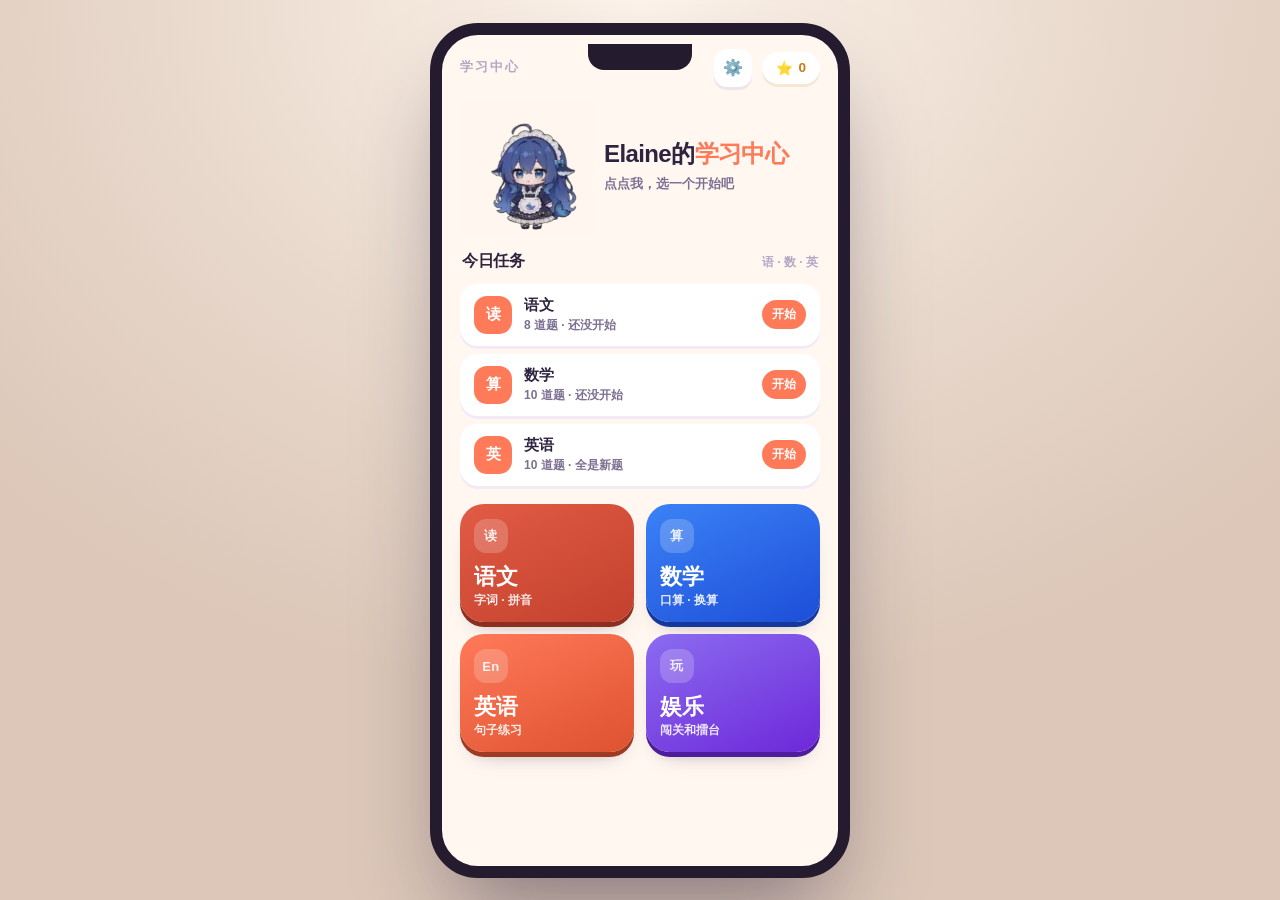
==== commit 04572911: "完善攻城对战与机器人马拉松" ====
--- a/index.html
+++ b/index.html
@@ -76,7 +76,8 @@
   });
 })();
 </script>
-<link rel="stylesheet" href="css/app.css">
+<link rel="stylesheet" href="css/app.css">
+<link rel="stylesheet" href="css/subject.css">
 <link rel="stylesheet" href="css/arcade.css">
 <link rel="stylesheet" href="arcade/keypad.css">
 <link rel="stylesheet" href="arcade/tutorial.css">
@@ -145,6 +146,10 @@
 <script src="js/lexicon.js"></script>
 <script src="js/quiz.js"></script>
 <script src="js/memory.js"></script>
+<script src="js/srs.js"></script>
+<script src="js/subject.js"></script>
+<script src="js/math/modules.js"></script>
+<script src="js/chinese/modules.js"></script>
 
 <!-- 知识模块（每个模块自带讲解 + 出题器） -->
 <script src="js/modules/wh.js"></script>
--- a/css/subject.css
+++ b/css/subject.css
@@ -0,0 +1,321 @@
+/* ============================================================
+   subject.css — 数学 / 语文 / 学习轨迹
+   复用 app.css 的配色、卡片、按钮语言，只补这一层需要的组件。
+   ============================================================ */
+
+/* ---------------- 科目首页 ---------------- */
+.subj-screen .scroll{padding-top:4px;}
+
+.subj-hero{
+  display:flex;align-items:center;gap:14px;
+  background:#fff;border-radius:22px;padding:16px 16px 15px;margin-bottom:14px;
+  box-shadow:0 4px 0 #F3EAF7, 0 14px 26px -18px rgba(46,36,64,.55);
+}
+.subj-mark{
+  width:58px;height:58px;border-radius:19px;flex:none;
+  display:flex;align-items:center;justify-content:center;
+  color:#fff;font-size:26px;font-weight:900;
+  box-shadow:0 4px 0 rgba(0,0,0,.12) inset, 0 10px 18px -10px rgba(46,36,64,.5);
+}
+.subj-hero h1{margin:0 0 2px;font-size:23px;font-weight:900;letter-spacing:-.5px;line-height:1.15;}
+.subj-hero p{margin:0;font-size:12.5px;font-weight:800;color:var(--ink2);}
+.subj-hero small{display:block;margin-top:5px;font-size:11.5px;font-weight:600;color:var(--ink3);line-height:1.45;}
+
+.subj-start{margin:2px 0 0;}
+.subj-note{
+  text-align:center;font-size:11.5px;font-weight:600;color:var(--ink3);
+  line-height:1.55;margin:9px 6px 16px;
+}
+
+.subj-mods{display:flex;flex-direction:column;gap:10px;}
+.modcard{
+  display:flex;align-items:center;gap:12px;width:100%;text-align:left;cursor:pointer;
+  background:#fff;border:none;border-radius:18px;padding:13px 14px;
+  font-family:inherit;color:var(--ink);
+  box-shadow:0 4px 0 #F0E6F5, 0 8px 16px -12px rgba(46,36,64,.5);
+  transition:transform .09s,box-shadow .09s;
+}
+.modcard:active{transform:translateY(4px);box-shadow:0 0 0 #F0E6F5;}
+.modcard > i{
+  width:42px;height:42px;border-radius:14px;flex:none;font-style:normal;
+  display:flex;align-items:center;justify-content:center;font-size:19px;font-weight:900;
+}
+.modcard > div{flex:1;min-width:0;}
+.modcard b{display:block;font-size:15px;font-weight:900;letter-spacing:-.2px;}
+.modcard small{display:block;margin-top:2px;font-size:11.5px;font-weight:600;color:var(--ink3);}
+.modcard em{
+  flex:none;font-style:normal;font-size:11px;font-weight:800;color:var(--ink2);
+  background:var(--bg);border-radius:999px;padding:5px 9px;
+}
+
+.subj-week{
+  display:flex;flex-wrap:wrap;gap:8px 14px;background:#fff;border-radius:16px;
+  padding:12px 14px;margin-bottom:14px;
+  box-shadow:0 4px 0 #F3EAF7;
+  font-size:12px;font-weight:700;color:var(--ink2);
+}
+.subj-week b{color:var(--ink);font-weight:900;}
+
+.subj-trackbtn{
+  width:100%;height:46px;margin:16px 0 6px;border:none;border-radius:16px;cursor:pointer;
+  font-family:inherit;font-size:13px;font-weight:800;color:var(--ink2);
+  background:#fff;box-shadow:0 4px 0 #EFE3EC;
+}
+.subj-trackbtn:active{transform:translateY(4px);box-shadow:none;}
+
+/* 薄弱度行 */
+.skrow{
+  display:flex;align-items:center;gap:10px;background:#fff;border-radius:14px;
+  padding:10px 12px;margin-bottom:8px;box-shadow:0 3px 0 #F3EAF7;
+}
+.skrow b{font-size:12.5px;font-weight:800;flex:none;max-width:38%;overflow:hidden;text-overflow:ellipsis;white-space:nowrap;}
+.skrow small{font-size:11px;font-weight:800;color:var(--ink3);flex:none;width:34px;text-align:right;}
+.skbar{flex:1;height:8px;border-radius:99px;background:#F0E4EC;overflow:hidden;}
+.skbar i{display:block;height:100%;border-radius:99px;background:var(--mint);}
+
+/* ---------------- 练习页 ---------------- */
+.sq-screen .top{padding-bottom:8px;}
+.sq-back{padding:8px 12px;}
+.sq-prog{flex:none;height:6px;margin:0 18px;border-radius:99px;background:#F0E4EC;overflow:hidden;}
+.sq-prog i{display:block;height:100%;border-radius:99px;background:var(--orange);transition:width .25s;}
+.sq-scroll{padding-top:14px;}
+
+.sq-card{
+  background:#fff;border-radius:22px;padding:18px 16px 20px;
+  box-shadow:0 4px 0 #F3EAF7, 0 14px 26px -18px rgba(46,36,64,.55);
+  animation:sqIn .25s cubic-bezier(.2,.9,.3,1);
+}
+@keyframes sqIn{from{opacity:0;transform:translateY(10px);}to{opacity:1;transform:none;}}
+.sq-inst{display:flex;align-items:center;justify-content:space-between;gap:9px;margin-bottom:14px;}
+.sq-inst span{
+  display:inline-block;font-size:11px;font-weight:800;letter-spacing:.3px;
+  padding:5px 10px;border-radius:8px;background:var(--orange);color:#fff;
+}
+.sq-inst small{font-size:11px;font-weight:800;color:var(--ink3);}
+.sq-q{
+  font-size:24px;line-height:1.55;font-weight:800;color:var(--ink);
+  letter-spacing:-.3px;word-break:break-word;
+}
+.sq-q.pinyin{
+  font-size:27px;letter-spacing:1px;text-align:center;line-height:1.5;
+  padding:6px 0 2px;color:#3E3355;
+}
+.sq-sub{text-align:center;font-size:11.5px;font-weight:700;color:var(--ink3);margin-top:4px;}
+
+.sq-answer{margin-top:18px;}
+.sq-num,.sq-han{
+  width:100%;height:64px;border:none;border-radius:18px;padding:0 16px;
+  font-family:inherit;font-size:30px;font-weight:900;color:var(--ink);
+  background:var(--bg);outline:3px solid transparent;
+  box-shadow:0 4px 0 #F0E6F5 inset;
+  transition:outline-color .15s,background .15s;
+}
+.sq-han{font-size:28px;letter-spacing:2px;text-align:center;}
+.sq-num:focus,.sq-han:focus{outline-color:rgba(255,122,89,.45);background:#fff;}
+.sq-num[readonly],.sq-han[readonly]{opacity:.72;}
+.sq-hintline{display:block;margin-top:9px;text-align:center;font-size:11.5px;font-weight:600;color:var(--ink3);}
+
+.sq-opts{display:grid;grid-template-columns:1fr 1fr;gap:10px;margin-top:16px;}
+.sq-opt{
+  display:flex;align-items:center;gap:9px;min-height:58px;text-align:left;cursor:pointer;
+  background:var(--bg);border:none;border-radius:16px;padding:12px 12px;
+  font-family:inherit;font-size:17px;font-weight:800;color:var(--ink);
+  box-shadow:0 4px 0 #F0E6F5;
+  transition:transform .08s,box-shadow .08s,background .15s,opacity .15s;
+}
+.sq-opt:active{transform:translateY(3px);box-shadow:none;}
+.sq-opt i{
+  width:26px;height:26px;border-radius:9px;background:#fff;color:var(--ink3);flex:none;
+  font-style:normal;font-size:12px;font-weight:900;display:flex;align-items:center;justify-content:center;
+}
+.sq-opt span{flex:1;min-width:0;line-height:1.35;word-break:break-word;}
+.sq-opt.on{background:#FFF0E8;box-shadow:0 4px 0 #FFD4BF;}
+.sq-opt.on i{background:var(--orange);color:#fff;}
+.sq-opt.right{background:#E8FBF4;box-shadow:0 4px 0 #B7EFDD;}
+.sq-opt.right i{background:var(--mint);color:#fff;}
+.sq-opt.wrong{background:#FFEFF2;box-shadow:0 4px 0 #FFC9D2;}
+.sq-opt.wrong i{background:var(--red);color:#fff;}
+.sq-opt.dim{opacity:.45;}
+
+/* ---------------- 反馈 ---------------- */
+.sq-fb{
+  margin-top:14px;border-radius:20px;padding:14px 15px 15px;
+  animation:sqIn .22s cubic-bezier(.2,.9,.3,1);
+}
+.sq-fb.good{background:#E8FBF4;box-shadow:0 4px 0 #B7EFDD;}
+.sq-fb.bad{background:#FFF1EC;box-shadow:0 4px 0 #FFD4C4;}
+.sq-fbtop{display:flex;align-items:center;justify-content:space-between;gap:8px;}
+.sq-fbtop b{font-size:16px;font-weight:900;}
+.sq-fb.good .sq-fbtop b{color:#12A87E;}
+.sq-fb.bad .sq-fbtop b{color:#D9502F;}
+.sq-fbtop span{font-size:11.5px;font-weight:800;color:var(--ink3);}
+.sq-mine,.sq-right{margin-top:7px;font-size:13px;font-weight:700;color:var(--ink2);}
+.sq-mine b,.sq-right b{font-size:16px;font-weight:900;color:var(--ink);}
+.sq-tip{margin-top:6px;font-size:12px;font-weight:600;color:var(--ink2);line-height:1.5;}
+
+.sq-steps{margin-top:10px;font-size:12.5px;color:var(--ink2);}
+.sq-steps summary{cursor:pointer;font-weight:800;color:var(--ink2);}
+.sq-steptitle{font-size:12px;font-weight:900;color:var(--ink2);margin-bottom:4px;}
+.sq-steps ol{margin:6px 0 0;padding-left:20px;line-height:1.75;font-weight:600;}
+.sq-steps li{margin-bottom:3px;}
+.sq-steps li.hide{display:none;}
+.sq-more{
+  margin-top:8px;border:none;border-radius:12px;padding:9px 12px;cursor:pointer;
+  font-family:inherit;font-size:12px;font-weight:800;color:var(--ink2);
+  background:#fff;box-shadow:0 3px 0 #EFE3EC;
+}
+
+.sq-err{display:flex;flex-wrap:wrap;align-items:center;gap:7px;margin-top:12px;}
+.sq-err span{font-size:11.5px;font-weight:700;color:var(--ink3);}
+.sq-err button{
+  border:none;border-radius:999px;padding:7px 11px;cursor:pointer;
+  font-family:inherit;font-size:11.5px;font-weight:800;color:var(--ink2);
+  background:#fff;box-shadow:0 3px 0 #F0E6F5;
+}
+.sq-err button.on{background:var(--orange);color:#fff;box-shadow:0 3px 0 #D9502F;}
+.sq-err button:disabled{opacity:.5;}
+.sq-err button.on:disabled{opacity:1;}
+
+/* ---------------- 结果 ---------------- */
+.sq-result{
+  background:#fff;border-radius:24px;padding:24px 18px 18px;text-align:center;
+  box-shadow:0 4px 0 #F3EAF7, 0 16px 30px -20px rgba(46,36,64,.55);
+  margin-bottom:16px;
+}
+.sq-rate{font-size:60px;font-weight:900;line-height:1;color:var(--orange);letter-spacing:-2px;}
+.sq-rate small{font-size:22px;font-weight:900;margin-left:2px;}
+.sq-ratesub{margin-top:6px;font-size:12.5px;font-weight:700;color:var(--ink2);}
+.sq-badges{display:flex;justify-content:center;flex-wrap:wrap;gap:8px;margin-top:14px;}
+.sq-badges span{
+  font-size:11.5px;font-weight:700;color:var(--ink2);background:var(--bg);
+  border-radius:999px;padding:6px 10px;
+}
+.sq-badges b{font-weight:900;color:var(--ink);}
+.sq-acts{display:flex;flex-direction:column;gap:10px;margin-top:18px;}
+.sq-wrong{
+  background:#fff;border-radius:16px;padding:12px 14px;margin-bottom:9px;
+  box-shadow:0 3px 0 #F3EAF7;
+}
+.sq-wrong b{display:block;font-size:14px;font-weight:800;line-height:1.45;}
+.sq-wrong span{display:block;margin-top:4px;font-size:11.5px;font-weight:600;color:var(--ink2);}
+.sq-wrong small{display:block;margin-top:3px;font-size:11px;font-weight:700;color:var(--ink3);}
+.sq-allgood{
+  background:#E8FBF4;border-radius:16px;padding:16px;text-align:center;
+  font-size:13px;font-weight:800;color:#12A87E;box-shadow:0 4px 0 #B7EFDD;
+}
+
+/* ---------------- 学习轨迹 ---------------- */
+.heat{display:flex;gap:3px;height:38px;padding:0 1px;margin:4px 0 8px;}
+.heat i{flex:1;border-radius:4px;background:#F0E4EC;}
+.heat i.h1{background:#D9F6EA;}
+.heat i.h2{background:#9EEBCF;}
+.heat i.h3{background:#43D7A6;}
+.heat i.h4{background:#12A87E;}
+.heatlegend{display:flex;align-items:center;justify-content:flex-end;gap:4px;font-size:10.5px;font-weight:700;color:var(--ink3);margin-bottom:14px;}
+.heatlegend i{width:12px;height:12px;border-radius:3px;background:#F0E4EC;}
+.heatlegend i.h1{background:#D9F6EA;}
+.heatlegend i.h2{background:#9EEBCF;}
+.heatlegend i.h3{background:#43D7A6;}
+.heatlegend i.h4{background:#12A87E;}
+
+.trgrid{display:flex;flex-direction:column;gap:10px;margin-bottom:14px;}
+.trcard{
+  background:#fff;border-radius:18px;padding:14px;
+  box-shadow:0 4px 0 #F3EAF7;
+}
+.trhead{display:flex;align-items:center;justify-content:space-between;margin-bottom:8px;}
+.trhead b{font-size:15px;font-weight:900;}
+.trhead span{font-size:11px;font-weight:700;color:var(--ink3);}
+.trnums{display:flex;gap:14px;flex-wrap:wrap;}
+.trnums span{font-size:11.5px;font-weight:700;color:var(--ink2);}
+.trnums b{font-size:15px;font-weight:900;color:var(--ink);margin-left:2px;}
+.trbar{height:8px;border-radius:99px;background:#F0E4EC;overflow:hidden;margin-top:10px;}
+.trbar i{display:block;height:100%;border-radius:99px;background:var(--orange);}
+.trnone{font-size:11.5px;font-weight:600;color:var(--ink3);padding:8px 2px 12px;}
+.trfoot{margin:18px 4px 8px;text-align:center;font-size:11px;font-weight:600;color:var(--ink3);}
+
+/* ---------------- 得分 ---------------- */
+.sq-fbtop .sq-gain{
+  font-size:11.5px;font-weight:900;color:#C97B12;background:#FFF3D6;
+  border-radius:999px;padding:4px 9px;flex:none;
+}
+.sq-fbtop .sq-skill{margin-left:auto;}
+.sq-badges .gain{color:#C97B12;background:#FFF3D6;}
+
+/* 题目反馈按钮 */
+.sq-flag{
+  margin-top:10px;border:none;border-radius:12px;padding:9px 12px;cursor:pointer;
+  font-family:inherit;font-size:11.5px;font-weight:800;color:var(--ink3);
+  background:#fff;box-shadow:0 3px 0 #F0E6F5;
+}
+.sq-flag:disabled{opacity:.75;color:#12A87E;box-shadow:none;background:#E8FBF4;}
+
+/* ---------------- 「这题有问题」弹层 ---------------- */
+.fixveil{
+  position:fixed;inset:0;z-index:300;display:flex;align-items:center;justify-content:center;
+  padding:20px;background:rgba(46,36,64,.42);
+  animation:fixIn .16s ease-out;
+}
+@keyframes fixIn{from{opacity:0;}to{opacity:1;}}
+.fixbox{
+  width:100%;max-width:340px;background:#fff;border-radius:22px;padding:18px 16px 16px;
+  box-shadow:0 24px 50px -20px rgba(46,36,64,.65);
+}
+.fixhd{display:flex;align-items:center;justify-content:space-between;gap:10px;margin-bottom:10px;}
+.fixhd b{font-size:17px;font-weight:900;letter-spacing:-.3px;}
+.fixx{
+  width:30px;height:30px;flex:none;border:none;border-radius:10px;cursor:pointer;
+  background:var(--bg);color:var(--ink2);font-size:13px;font-weight:900;
+}
+.fixq{
+  font-size:12.5px;font-weight:700;color:var(--ink2);line-height:1.5;
+  background:var(--bg);border-radius:12px;padding:9px 11px;margin-bottom:10px;
+  max-height:76px;overflow:auto;
+}
+.fixchips{display:flex;flex-wrap:wrap;gap:7px;margin-bottom:9px;}
+.fixchips button{
+  border:none;border-radius:999px;padding:7px 11px;cursor:pointer;
+  font-family:inherit;font-size:11.5px;font-weight:800;color:var(--ink2);
+  background:#FCFAFF;box-shadow:0 2px 0 #EFE3EC;
+}
+.fixchips button:active{transform:translateY(2px);box-shadow:none;}
+.fixwhy{
+  width:100%;box-sizing:border-box;min-height:82px;resize:vertical;
+  border:2px solid #F0E7F5;border-radius:14px;background:#FCFAFF;
+  padding:10px 12px;font-family:inherit;font-size:16px;line-height:1.5;
+  color:var(--ink);outline:none;
+}
+.fixwhy:focus{border-color:var(--orange);background:#fff;}
+.fixmsg{margin-top:8px;font-size:11.5px;font-weight:700;line-height:1.55;color:var(--ink3);display:none;}
+.fixmsg.show{display:block;}
+.fixmsg.bad{color:#D9502F;}
+.fixacts{display:flex;gap:10px;margin-top:12px;}
+.fixacts button{
+  flex:1;height:46px;border:none;border-radius:14px;cursor:pointer;
+  font-family:inherit;font-size:13.5px;font-weight:900;
+}
+.fx-cancel{background:var(--bg);color:var(--ink2);}
+.fx-send{background:var(--orange);color:#fff;box-shadow:0 4px 0 var(--orange-d);}
+.fx-send:active{transform:translateY(3px);box-shadow:none;}
+.fx-send:disabled{opacity:.65;transform:none;box-shadow:none;}
+
+/* ---------------- 修改任务清单 ---------------- */
+.fixrow{
+  position:relative;background:#fff;border-radius:16px;padding:12px 14px 40px;margin-bottom:9px;
+  box-shadow:0 3px 0 #F3EAF7;
+}
+.fixrow b{display:block;font-size:13px;font-weight:800;line-height:1.45;word-break:break-word;}
+.fixrow span{display:block;margin-top:4px;font-size:11.5px;font-weight:600;color:var(--ink2);}
+.fixrow small{display:block;margin-top:3px;font-size:11px;font-weight:700;color:var(--ink3);}
+.fixrow button{
+  position:absolute;right:12px;bottom:11px;border:none;border-radius:999px;
+  padding:6px 11px;cursor:pointer;font-family:inherit;font-size:11px;font-weight:800;
+  color:#12A87E;background:#E8FBF4;
+}
+
+@media (max-width:360px){
+  .sq-q{font-size:21px;}
+  .sq-q.pinyin{font-size:23px;}
+  .sq-opt{font-size:15px;}
+}
+
